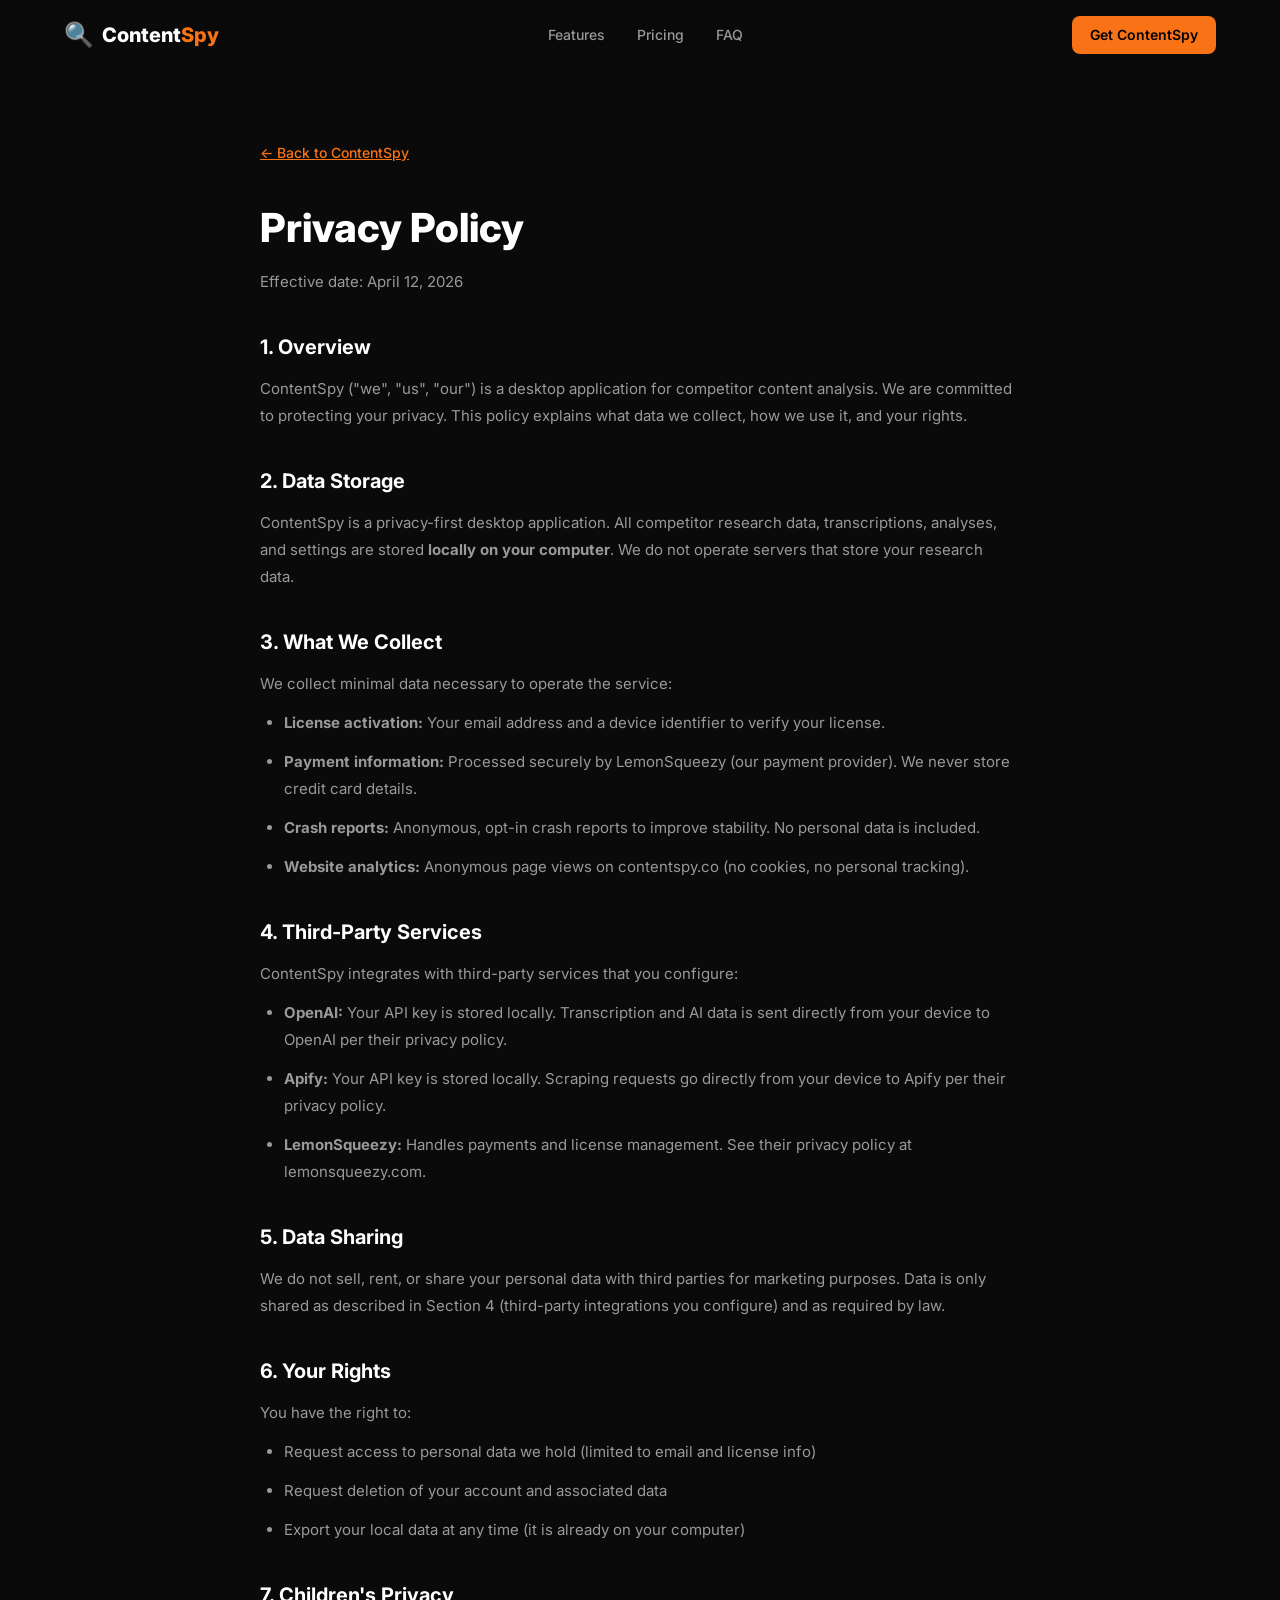
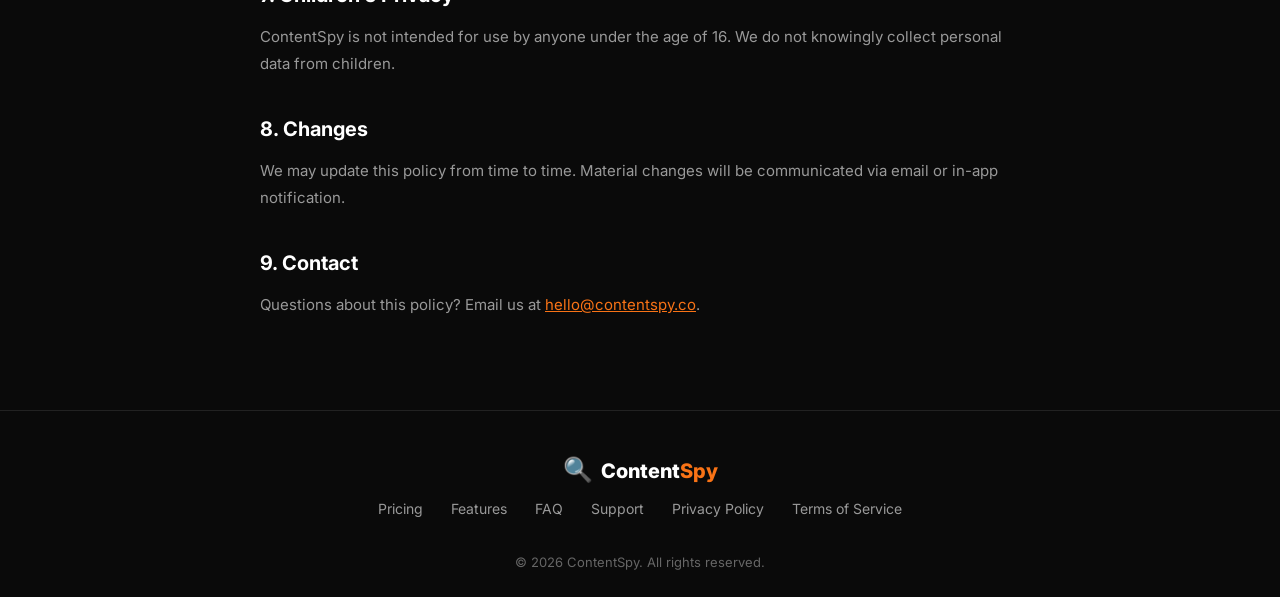
==== privacy.html @ 461d402a "Stage 2: BYOK disclosure, honest testimonials, Privacy/Terms pages, FAQ rewrite" ====
<!DOCTYPE html>
<html lang="en">
<head>
    <meta charset="UTF-8">
    <meta name="viewport" content="width=device-width, initial-scale=1.0">
    <title>Privacy Policy — ContentSpy</title>
    <meta name="description" content="ContentSpy Privacy Policy. Learn how we handle your data — spoiler: it stays on your computer.">
    <link rel="icon" type="image/svg+xml" href="img/favicon.svg">
    <link rel="canonical" href="https://contentspy.co/privacy.html">
    <link rel="preconnect" href="https://fonts.googleapis.com">
    <link rel="preconnect" href="https://fonts.gstatic.com" crossorigin>
    <link href="https://fonts.googleapis.com/css2?family=Inter:wght@400;500;600;700;800;900&display=swap" rel="stylesheet">
    <link rel="stylesheet" href="style.css">
    <style>
        .legal-page { padding: 140px 0 80px; max-width: 760px; margin: 0 auto; }
        .legal-page h1 { font-size: clamp(28px, 4vw, 40px); font-weight: 800; margin-bottom: 8px; }
        .legal-date { font-size: 14px; color: var(--text-muted); margin-bottom: 40px; }
        .legal-page h2 { font-size: 20px; font-weight: 700; margin: 36px 0 12px; color: var(--text); }
        .legal-page p, .legal-page li { font-size: 15px; color: var(--text-secondary); line-height: 1.8; margin-bottom: 12px; }
        .legal-page ul { padding-left: 24px; margin-bottom: 16px; }
        .legal-page a { color: var(--accent); text-decoration: underline; }
        .legal-back { display: inline-flex; align-items: center; gap: 6px; margin-bottom: 32px; color: var(--text-secondary); text-decoration: none; font-size: 14px; font-weight: 500; transition: color 0.2s; }
        .legal-back:hover { color: var(--accent); }
    </style>
</head>
<body>

<!-- NAV -->
<nav class="nav" id="nav">
    <div class="container nav-inner">
        <a href="/" class="nav-logo">
            <span class="logo-icon">&#128269;</span>
            <span class="logo-text">Content<span class="accent">Spy</span></span>
        </a>
        <div class="nav-links">
            <a href="/#features">Features</a>
            <a href="/#pricing">Pricing</a>
            <a href="/#faq">FAQ</a>
        </div>
        <a href="/#pricing" class="btn btn-sm btn-primary nav-cta-desktop">Get ContentSpy</a>
    </div>
</nav>

<div class="container">
    <div class="legal-page">
        <a href="/" class="legal-back">&larr; Back to ContentSpy</a>
        <h1>Privacy Policy</h1>
        <p class="legal-date">Effective date: April 12, 2026</p>

        <h2>1. Overview</h2>
        <p>ContentSpy ("we", "us", "our") is a desktop application for competitor content analysis. We are committed to protecting your privacy. This policy explains what data we collect, how we use it, and your rights.</p>

        <h2>2. Data Storage</h2>
        <p>ContentSpy is a privacy-first desktop application. All competitor research data, transcriptions, analyses, and settings are stored <strong>locally on your computer</strong>. We do not operate servers that store your research data.</p>

        <h2>3. What We Collect</h2>
        <p>We collect minimal data necessary to operate the service:</p>
        <ul>
            <li><strong>License activation:</strong> Your email address and a device identifier to verify your license.</li>
            <li><strong>Payment information:</strong> Processed securely by LemonSqueezy (our payment provider). We never store credit card details.</li>
            <li><strong>Crash reports:</strong> Anonymous, opt-in crash reports to improve stability. No personal data is included.</li>
            <li><strong>Website analytics:</strong> Anonymous page views on contentspy.co (no cookies, no personal tracking).</li>
        </ul>

        <h2>4. Third-Party Services</h2>
        <p>ContentSpy integrates with third-party services that you configure:</p>
        <ul>
            <li><strong>OpenAI:</strong> Your API key is stored locally. Transcription and AI data is sent directly from your device to OpenAI per their privacy policy.</li>
            <li><strong>Apify:</strong> Your API key is stored locally. Scraping requests go directly from your device to Apify per their privacy policy.</li>
            <li><strong>LemonSqueezy:</strong> Handles payments and license management. See their privacy policy at lemonsqueezy.com.</li>
        </ul>

        <h2>5. Data Sharing</h2>
        <p>We do not sell, rent, or share your personal data with third parties for marketing purposes. Data is only shared as described in Section 4 (third-party integrations you configure) and as required by law.</p>

        <h2>6. Your Rights</h2>
        <p>You have the right to:</p>
        <ul>
            <li>Request access to personal data we hold (limited to email and license info)</li>
            <li>Request deletion of your account and associated data</li>
            <li>Export your local data at any time (it is already on your computer)</li>
        </ul>

        <h2>7. Children's Privacy</h2>
        <p>ContentSpy is not intended for use by anyone under the age of 16. We do not knowingly collect personal data from children.</p>

        <h2>8. Changes</h2>
        <p>We may update this policy from time to time. Material changes will be communicated via email or in-app notification.</p>

        <h2>9. Contact</h2>
        <p>Questions about this policy? Email us at <a href="mailto:hello@contentspy.co">hello@contentspy.co</a>.</p>
    </div>
</div>

<footer class="footer">
    <div class="container footer-inner">
        <div class="footer-brand">
            <span class="logo-icon">&#128269;</span>
            <span class="logo-text">Content<span class="accent">Spy</span></span>
        </div>
        <div class="footer-links">
            <a href="/#pricing">Pricing</a>
            <a href="/#features">Features</a>
            <a href="/#faq">FAQ</a>
            <a href="mailto:hello@contentspy.co">Support</a>
            <a href="privacy.html">Privacy Policy</a>
            <a href="terms.html">Terms of Service</a>
        </div>
        <div class="footer-bottom">
            <p>&copy; 2026 ContentSpy. All rights reserved.</p>
        </div>
    </div>
</footer>

</body>
</html>
---- style.css ----
/* ============================================
   ContentSpy Landing — Style
   Dark theme, orange accent (#f97316)
   ============================================ */

:root {
    --bg: #0a0a0a;
    --bg-card: #111111;
    --bg-card-hover: #1a1a1a;
    --bg-elevated: #161616;
    --border: #222222;
    --border-light: #2a2a2a;
    --text: #ffffff;
    --text-secondary: #999999;
    --text-muted: #666666;
    --accent: #f97316;
    --accent-hover: #fb923c;
    --accent-glow: rgba(249, 115, 22, 0.3);
    --accent-subtle: rgba(249, 115, 22, 0.08);
    --green: #22c55e;
    --red: #ef4444;
    --radius: 12px;
    --radius-sm: 8px;
    --radius-lg: 20px;
    --font: 'Inter', -apple-system, BlinkMacSystemFont, sans-serif;
}

*, *::before, *::after {
    margin: 0;
    padding: 0;
    box-sizing: border-box;
}

html {
    scroll-behavior: smooth;
    scroll-padding-top: 80px;
}

body {
    font-family: var(--font);
    background: var(--bg);
    color: var(--text);
    line-height: 1.6;
    -webkit-font-smoothing: antialiased;
    overflow-x: hidden;
}

.container {
    max-width: 1200px;
    margin: 0 auto;
    padding: 0 24px;
}

/* ---- GRADIENT TEXT ---- */
.gradient-text {
    background: linear-gradient(135deg, #f97316, #fb923c, #fbbf24);
    -webkit-background-clip: text;
    -webkit-text-fill-color: transparent;
    background-clip: text;
}

.accent { color: var(--accent); }

/* ---- BUTTONS ---- */
.btn {
    display: inline-flex;
    align-items: center;
    gap: 8px;
    padding: 12px 24px;
    border-radius: var(--radius-sm);
    font-family: var(--font);
    font-weight: 600;
    font-size: 15px;
    text-decoration: none;
    cursor: pointer;
    transition: all 0.25s ease;
    border: none;
    white-space: nowrap;
}
.btn-sm { padding: 8px 18px; font-size: 14px; }
.btn-lg { padding: 16px 32px; font-size: 17px; border-radius: var(--radius); }
.btn-block { width: 100%; justify-content: center; }
.btn-primary {
    background: var(--accent);
    color: #000;
}
.btn-primary:hover {
    background: var(--accent-hover);
    transform: translateY(-1px);
}
.btn-glow {
    box-shadow: 0 0 30px var(--accent-glow), 0 4px 15px rgba(0,0,0,0.3);
}
.btn-glow:hover {
    box-shadow: 0 0 50px var(--accent-glow), 0 6px 20px rgba(0,0,0,0.4);
}
.btn-outline {
    background: transparent;
    color: var(--text);
    border: 1.5px solid var(--border-light);
}
.btn-outline:hover {
    border-color: var(--accent);
    color: var(--accent);
    background: var(--accent-subtle);
}
.btn-ghost {
    background: transparent;
    color: var(--text-secondary);
    border: 1.5px solid var(--border);
}
.btn-ghost:hover {
    border-color: var(--text-muted);
    color: var(--text);
}

/* ---- NAV ---- */
.nav {
    position: fixed;
    top: 0;
    left: 0;
    right: 0;
    z-index: 100;
    padding: 16px 0;
    transition: all 0.3s ease;
    background: rgba(10, 10, 10, 0.6);
    backdrop-filter: blur(20px);
    -webkit-backdrop-filter: blur(20px);
    border-bottom: 1px solid transparent;
}
.nav.scrolled {
    border-bottom: 1px solid var(--border);
}
.nav-inner {
    display: flex;
    align-items: center;
    justify-content: space-between;
}
.nav-logo {
    display: flex;
    align-items: center;
    gap: 8px;
    text-decoration: none;
    color: var(--text);
    font-size: 20px;
    font-weight: 800;
}
.logo-icon { font-size: 24px; }
.nav-links {
    display: flex;
    gap: 32px;
}
.nav-links a {
    color: var(--text-secondary);
    text-decoration: none;
    font-size: 14px;
    font-weight: 500;
    transition: color 0.2s;
}
.nav-links a:hover { color: var(--text); }

/* ---- HAMBURGER MENU ---- */
.nav-hamburger {
    display: none;
    flex-direction: column;
    gap: 5px;
    background: none;
    border: none;
    cursor: pointer;
    padding: 6px;
    margin-left: 12px;
}
.nav-hamburger span {
    display: block;
    width: 22px;
    height: 2px;
    background: var(--text);
    border-radius: 2px;
    transition: all 0.3s ease;
}
.nav-hamburger.active span:nth-child(1) { transform: rotate(45deg) translate(5px, 5px); }
.nav-hamburger.active span:nth-child(2) { opacity: 0; }
.nav-hamburger.active span:nth-child(3) { transform: rotate(-45deg) translate(5px, -5px); }

/* ---- MOBILE NAV ---- */
.nav-mobile {
    display: none;
    position: fixed;
    top: 60px;
    left: 0;
    right: 0;
    background: rgba(10, 10, 10, 0.98);
    backdrop-filter: blur(20px);
    -webkit-backdrop-filter: blur(20px);
    border-bottom: 1px solid var(--border);
    padding: 20px 24px 28px;
    flex-direction: column;
    gap: 4px;
    z-index: 99;
}
.nav-mobile.active { display: flex; }
.nav-mobile-link {
    color: var(--text-secondary);
    text-decoration: none;
    font-size: 16px;
    font-weight: 500;
    padding: 14px 0;
    border-bottom: 1px solid var(--border);
    transition: color 0.2s;
}
.nav-mobile-link:hover { color: var(--text); }

/* ---- BADGES ---- */
.badge {
    display: inline-flex;
    align-items: center;
    gap: 6px;
    padding: 6px 14px;
    border-radius: 100px;
    font-size: 13px;
    font-weight: 500;
}
.badge-platform {
    background: var(--bg-elevated);
    border: 1px solid var(--border);
    color: var(--text-secondary);
}

/* ---- SECTION COMMON ---- */
.section-header {
    text-align: center;
    margin-bottom: 60px;
}
.section-tag {
    display: inline-block;
    padding: 6px 16px;
    border-radius: 100px;
    font-size: 13px;
    font-weight: 600;
    text-transform: uppercase;
    letter-spacing: 0.05em;
    color: var(--accent);
    background: var(--accent-subtle);
    border: 1px solid rgba(249, 115, 22, 0.15);
    margin-bottom: 20px;
}
.section-header h2 {
    font-size: clamp(32px, 5vw, 48px);
    font-weight: 800;
    line-height: 1.15;
}
.section-sub {
    color: var(--text-secondary);
    font-size: 16px;
    margin-top: 12px;
}

/* ============================================
   STATS BAR
   ============================================ */
.stats-bar {
    padding: 48px 0;
    border-top: 1px solid var(--border);
    border-bottom: 1px solid var(--border);
}
.stats-grid {
    display: grid;
    grid-template-columns: repeat(4, 1fr);
    gap: 0;
}
.stat-item {
    text-align: center;
    padding: 16px 24px;
    border-right: 1px solid var(--border);
}
.stat-item:last-child { border-right: none; }
.stat-num {
    font-size: clamp(28px, 4vw, 40px);
    font-weight: 900;
    background: linear-gradient(135deg, #f97316, #fb923c, #fbbf24);
    -webkit-background-clip: text;
    -webkit-text-fill-color: transparent;
    background-clip: text;
    line-height: 1.1;
    margin-bottom: 6px;
}
.stat-label {
    font-size: 13px;
    color: var(--text-muted);
    font-weight: 500;
}

/* ============================================
   HERO
   ============================================ */
.hero {
    padding: 140px 0 80px;
    text-align: center;
    position: relative;
    overflow: hidden;
}
.hero::before {
    content: '';
    position: absolute;
    top: -200px;
    left: 50%;
    transform: translateX(-50%);
    width: 800px;
    height: 800px;
    background: radial-gradient(circle, var(--accent-glow) 0%, transparent 60%);
    opacity: 0.3;
    pointer-events: none;
}
.hero-badges {
    display: flex;
    justify-content: center;
    gap: 12px;
    margin-bottom: 32px;
    flex-wrap: wrap;
}
.hero-title {
    font-size: clamp(36px, 6vw, 64px);
    font-weight: 900;
    line-height: 1.1;
    margin-bottom: 24px;
    letter-spacing: -0.02em;
}
.hero-subtitle {
    font-size: clamp(16px, 2vw, 20px);
    color: var(--text-secondary);
    max-width: 680px;
    margin: 0 auto 36px;
    line-height: 1.6;
}
.hero-cta {
    display: flex;
    flex-direction: column;
    align-items: center;
    gap: 12px;
    margin-bottom: 64px;
}
.hero-micro {
    font-size: 13px;
    color: var(--text-muted);
}

/* Hero Screenshot */
.hero-visual {
    perspective: 1200px;
    position: relative;
    max-width: 1000px;
    margin: 0 auto;
}
.hero-screenshot-wrap {
    position: relative;
    border-radius: var(--radius-lg);
    overflow: hidden;
    border: 1px solid var(--border);
    background: var(--bg-card);
    box-shadow: 0 40px 100px rgba(0, 0, 0, 0.5), 0 0 60px var(--accent-glow);
    transform: rotateX(2deg);
    transition: transform 0.6s ease, box-shadow 0.6s ease;
}
.hero-screenshot-wrap:hover {
    transform: rotateX(0deg);
    box-shadow: 0 50px 120px rgba(0, 0, 0, 0.6), 0 0 80px var(--accent-glow);
}
.hero-screenshot {
    width: 100%;
    height: auto;
    display: block;
}
/* Floating secondary screenshots */
.hero-floaters {
    position: absolute;
    inset: 0;
    pointer-events: none;
}
.floater {
    position: absolute;
    border-radius: var(--radius);
    border: 1px solid var(--border-light);
    box-shadow: 0 20px 60px rgba(0, 0, 0, 0.5), 0 0 30px var(--accent-glow);
    width: 240px;
    height: auto;
    transition: transform 0.4s ease;
    animation: floaterBob 6s ease-in-out infinite;
}
.floater-1 {
    top: 10%;
    right: -80px;
    animation-delay: 0s;
}
.floater-2 {
    bottom: 10%;
    left: -80px;
    animation-delay: -3s;
}
@keyframes floaterBob {
    0%, 100% { transform: translateY(0); }
    50% { transform: translateY(-12px); }
}

/* ============================================
   PAIN POINTS
   ============================================ */
.pain {
    padding: 80px 0;
}
.pain-grid {
    display: grid;
    grid-template-columns: repeat(3, 1fr);
    gap: 24px;
}
.pain-card {
    background: var(--bg-card);
    border: 1px solid var(--border);
    border-radius: var(--radius);
    padding: 32px 24px;
    text-align: center;
    transition: all 0.3s ease;
}
.pain-card:hover {
    border-color: var(--border-light);
    background: var(--bg-card-hover);
    transform: translateY(-4px);
}
.pain-icon { font-size: 36px; margin-bottom: 16px; }
.pain-problem {
    font-size: 15px;
    color: var(--text-secondary);
    margin-bottom: 16px;
    line-height: 1.5;
}
.pain-arrow {
    font-size: 20px;
    color: var(--accent);
    margin-bottom: 16px;
}
.pain-solution {
    font-size: 15px;
    font-weight: 600;
    color: var(--text);
    line-height: 1.5;
}

/* ============================================
   DEMO
   ============================================ */
.demo {
    padding: 80px 0;
}
.demo-steps {
    display: flex;
    align-items: center;
    justify-content: center;
    gap: 0;
    margin-bottom: 48px;
    flex-wrap: wrap;
}
.demo-step {
    display: flex;
    align-items: center;
    gap: 12px;
    padding: 12px 20px;
}
.step-num {
    width: 32px;
    height: 32px;
    border-radius: 50%;
    background: var(--accent);
    color: #000;
    display: flex;
    align-items: center;
    justify-content: center;
    font-weight: 800;
    font-size: 14px;
    flex-shrink: 0;
}
.step-text {
    font-size: 14px;
    font-weight: 500;
    color: var(--text-secondary);
}
.demo-connector {
    width: 40px;
    height: 2px;
    background: var(--border-light);
}
.demo-video-wrap {
    max-width: 900px;
    margin: 0 auto;
    position: relative;
    border-radius: var(--radius-lg);
    overflow: hidden;
    border: 1px solid var(--border);
    box-shadow: 0 0 60px rgba(249,115,22,0.15);
}
.demo-video {
    width: 100%;
    display: block;
    aspect-ratio: 16/9;
    object-fit: cover;
    background: var(--bg-card);
}
.demo-video-badge {
    position: absolute;
    top: 16px;
    right: 16px;
    background: var(--accent);
    color: #000;
    font-size: 11px;
    font-weight: 700;
    letter-spacing: 0.08em;
    text-transform: uppercase;
    padding: 4px 10px;
    border-radius: 20px;
}

/* ============================================
   FEATURES
   ============================================ */
.features {
    padding: 100px 0;
}
.feature-block {
    display: grid;
    grid-template-columns: 1fr 1fr;
    gap: 60px;
    align-items: center;
    margin-bottom: 100px;
}
.feature-block:last-child { margin-bottom: 0; }
.feature-block.reverse .feature-info { order: 2; }
.feature-block.reverse .feature-visual { order: 1; }
.feature-tag {
    display: inline-block;
    padding: 4px 12px;
    border-radius: 6px;
    font-size: 12px;
    font-weight: 700;
    text-transform: uppercase;
    letter-spacing: 0.05em;
    color: var(--accent);
    background: var(--accent-subtle);
    margin-bottom: 16px;
}
.feature-info h3 {
    font-size: 32px;
    font-weight: 800;
    margin-bottom: 24px;
    line-height: 1.2;
}
.feature-list {
    list-style: none;
    display: flex;
    flex-direction: column;
    gap: 14px;
}
.feature-list li {
    display: flex;
    align-items: center;
    gap: 12px;
    font-size: 15px;
    color: var(--text-secondary);
    line-height: 1.5;
}
.feature-list li svg { flex-shrink: 0; }

/* Feature Screenshots */
.feature-screenshot-wrap {
    border-radius: var(--radius-lg);
    overflow: hidden;
    border: 1px solid var(--border);
    background: var(--bg-card);
    box-shadow: 0 20px 60px rgba(0, 0, 0, 0.4), 0 0 30px rgba(249, 115, 22, 0.1);
    transition: all 0.5s ease;
    position: relative;
}
.feature-screenshot-wrap::after {
    content: '';
    position: absolute;
    inset: 0;
    border-radius: var(--radius-lg);
    box-shadow: inset 0 0 40px rgba(0, 0, 0, 0.3);
    pointer-events: none;
}
.feature-screenshot-wrap:hover {
    border-color: rgba(249, 115, 22, 0.3);
    box-shadow: 0 30px 80px rgba(0, 0, 0, 0.5), 0 0 50px rgba(249, 115, 22, 0.15);
    transform: translateY(-6px) scale(1.01);
}
.feature-screenshot {
    width: 100%;
    height: auto;
    display: block;
}

/* ============================================
   USP
   ============================================ */
.usp {
    padding: 80px 0;
}
.usp-grid {
    display: grid;
    grid-template-columns: repeat(4, 1fr);
    gap: 24px;
}
.usp-card {
    background: var(--bg-card);
    border: 1px solid var(--border);
    border-radius: var(--radius);
    padding: 32px 24px;
    text-align: center;
    transition: all 0.3s ease;
}
.usp-card:hover {
    border-color: var(--border-light);
    transform: translateY(-4px);
}
.usp-icon { font-size: 36px; margin-bottom: 16px; }
.usp-card h4 {
    font-size: 18px;
    font-weight: 700;
    margin-bottom: 10px;
}
.usp-card p {
    font-size: 14px;
    color: var(--text-secondary);
    line-height: 1.6;
}

/* ============================================
   SOCIAL PROOF
   ============================================ */
.proof {
    padding: 100px 0;
}
.proof-grid {
    display: grid;
    grid-template-columns: repeat(3, 1fr);
    gap: 24px;
}
.proof-card {
    background: var(--bg-card);
    border: 1px solid var(--border);
    border-radius: var(--radius);
    padding: 32px;
    transition: all 0.3s ease;
}
.proof-card:hover {
    border-color: var(--border-light);
    transform: translateY(-4px);
}
.proof-stars {
    color: #fbbf24;
    font-size: 18px;
    margin-bottom: 16px;
    letter-spacing: 2px;
}
.proof-text {
    font-size: 15px;
    color: var(--text-secondary);
    line-height: 1.7;
    margin-bottom: 24px;
    font-style: italic;
}
.proof-author {
    display: flex;
    align-items: center;
    gap: 12px;
}
.proof-avatar {
    width: 40px;
    height: 40px;
    border-radius: 50%;
    background: var(--accent-subtle);
    color: var(--accent);
    display: flex;
    align-items: center;
    justify-content: center;
    font-weight: 700;
    font-size: 16px;
}
.proof-name { font-size: 14px; font-weight: 600; }
.proof-role { font-size: 12px; color: var(--text-muted); }

/* ============================================
   PRICING
   ============================================ */
.pricing {
    padding: 100px 0;
}
.pricing-grid {
    display: grid;
    grid-template-columns: repeat(4, 1fr);
    gap: 20px;
    align-items: start;
}
@media (max-width: 1200px) {
    .pricing-grid {
        grid-template-columns: repeat(2, 1fr);
        max-width: 820px;
        margin: 0 auto;
    }
}
.price-card {
    background: var(--bg-card);
    border: 1px solid var(--border);
    border-radius: var(--radius-lg);
    padding: 36px 28px;
    position: relative;
    transition: all 0.3s ease;
}
.price-card:hover {
    border-color: var(--border-light);
    transform: translateY(-4px);
}
.price-card.featured {
    border-color: var(--accent);
    background: linear-gradient(180deg, rgba(249, 115, 22, 0.05) 0%, var(--bg-card) 40%);
    box-shadow: 0 0 40px var(--accent-glow);
    transform: scale(1.04);
    z-index: 1;
}
.price-card.featured:hover {
    transform: scale(1.04) translateY(-4px);
}
.price-badge {
    position: absolute;
    top: -12px;
    left: 50%;
    transform: translateX(-50%);
    background: var(--accent);
    color: #000;
    font-size: 12px;
    font-weight: 700;
    padding: 5px 16px;
    border-radius: 100px;
    text-transform: uppercase;
    letter-spacing: 0.05em;
}
.price-tier {
    font-size: 20px;
    font-weight: 700;
    margin-bottom: 4px;
}
.price-tagline {
    font-size: 14px;
    color: var(--text-muted);
    margin-bottom: 20px;
}
.price-amount {
    display: flex;
    align-items: baseline;
    gap: 8px;
    margin-bottom: 4px;
}
.price-dollar {
    font-size: 24px;
    font-weight: 700;
    color: var(--text-muted);
}
.price-amount {
    font-size: 56px;
    font-weight: 900;
    line-height: 1;
}
.price-old {
    font-size: 18px;
    color: var(--text-muted);
    text-decoration: line-through;
    font-weight: 400;
}
.price-period {
    font-size: 13px;
    color: var(--text-muted);
    margin-bottom: 28px;
}
.price-features {
    list-style: none;
    display: flex;
    flex-direction: column;
    gap: 10px;
    margin-bottom: 24px;
}
.price-features li {
    font-size: 14px;
    display: flex;
    align-items: center;
    gap: 10px;
    color: var(--text-secondary);
}
.price-features li.included .check { color: var(--green); font-weight: 700; }
.price-features li.highlight { color: var(--text); font-weight: 500; }
.price-features li.locked { color: var(--text-muted); opacity: 0.5; }
.price-features li.locked .lock { font-size: 14px; }
.price-device {
    font-size: 13px;
    color: var(--text-muted);
    margin-bottom: 20px;
    padding-top: 16px;
    border-top: 1px solid var(--border);
}
.pricing-note {
    text-align: center;
    font-size: 14px;
    color: var(--text-muted);
    margin-top: 32px;
}

/* ============================================
   COMPARISON TABLE
   ============================================ */
.comparison {
    padding: 0 0 80px;
}
.comparison-details {
    background: var(--bg-card);
    border: 1px solid var(--border);
    border-radius: var(--radius);
    overflow: hidden;
}
.comparison-toggle {
    display: block;
    padding: 20px 28px;
    font-size: 15px;
    font-weight: 600;
    color: var(--text-secondary);
    cursor: pointer;
    transition: color 0.2s;
    list-style: none;
}
.comparison-toggle:hover { color: var(--accent); }
.comparison-toggle::-webkit-details-marker { display: none; }
.comparison-table-wrap {
    overflow-x: auto;
    padding: 0 20px 20px;
}
.comparison-table {
    width: 100%;
    border-collapse: collapse;
    font-size: 14px;
}
.comparison-table th, .comparison-table td {
    padding: 12px 16px;
    text-align: center;
    border-bottom: 1px solid var(--border);
}
.comparison-table th:first-child, .comparison-table td:first-child {
    text-align: left;
}
.comparison-table th {
    font-weight: 700;
    font-size: 13px;
    text-transform: uppercase;
    letter-spacing: 0.05em;
    color: var(--text-muted);
}
.comparison-table td {
    color: var(--text-secondary);
}
.highlight-col {
    background: rgba(249, 115, 22, 0.03);
}
.comparison-table th.highlight-col {
    color: var(--accent);
}

/* ============================================
   COMPETITOR COMPARISON
   ============================================ */
.vs-section {
    padding: 100px 0;
    background: var(--bg-card);
    border-top: 1px solid var(--border);
    border-bottom: 1px solid var(--border);
}
.vs-table-wrap {
    overflow-x: auto;
    margin-top: 48px;
    border-radius: var(--radius);
    border: 1px solid var(--border);
}
.vs-table {
    width: 100%;
    border-collapse: collapse;
    font-size: 14px;
}
.vs-table th, .vs-table td {
    padding: 14px 20px;
    text-align: center;
    border-bottom: 1px solid var(--border);
}
.vs-table th.vs-feature-col, .vs-table td:first-child {
    text-align: left;
}
.vs-table th {
    font-weight: 700;
    font-size: 13px;
    color: var(--text-muted);
    background: rgba(255,255,255,0.02);
}
.vs-table td {
    color: var(--text-secondary);
}
.vs-table tr:last-child td { border-bottom: none; }
.vs-us-col {
    background: rgba(249, 115, 22, 0.06) !important;
    color: var(--text-primary) !important;
    font-weight: 600;
}
.vs-table th.vs-us-col {
    color: var(--accent) !important;
}
.vs-highlight-row td { background: rgba(249, 115, 22, 0.03); }
.vs-winner {
    color: var(--accent) !important;
    font-weight: 700;
    font-size: 16px;
}
.vs-unique-badge {
    display: inline-block;
    font-size: 10px;
    font-weight: 700;
    text-transform: uppercase;
    letter-spacing: 0.05em;
    color: var(--accent);
    border: 1px solid var(--accent);
    border-radius: 4px;
    padding: 1px 6px;
    margin-left: 8px;
    vertical-align: middle;
    opacity: 0.8;
}
/* VS Powers Grid */
.vs-powers-grid {
    display: grid;
    grid-template-columns: repeat(3, 1fr);
    gap: 20px;
    margin-top: 48px;
}
.vs-power-card {
    background: rgba(255,255,255,0.03);
    border: 1px solid var(--border);
    border-radius: var(--radius);
    padding: 28px 24px;
    position: relative;
    transition: border-color 0.2s;
}
.vs-power-card:hover {
    border-color: rgba(249,115,22,0.3);
}
.vs-power-highlight {
    border-color: rgba(249,115,22,0.25);
    background: rgba(249,115,22,0.04);
}
.vs-power-icon {
    font-size: 28px;
    margin-bottom: 14px;
    display: block;
}
.vs-power-card h3 {
    font-size: 16px;
    font-weight: 700;
    color: var(--text-primary);
    margin: 0 0 10px;
    line-height: 1.3;
}
.vs-power-card p {
    font-size: 14px;
    color: var(--text-secondary);
    line-height: 1.6;
    margin: 0 0 12px;
}
.vs-power-card .vs-unique-badge {
    position: static;
    margin-left: 0;
}
.vs-table-label {
    text-align: center;
    font-size: 13px;
    font-weight: 600;
    color: var(--text-muted);
    text-transform: uppercase;
    letter-spacing: 0.08em;
    margin-bottom: 0;
}
.vs-table-footnote {
    font-size: 12px;
    color: var(--text-muted);
    text-align: center;
    padding: 14px 20px;
    border-top: 1px solid var(--border);
    margin: 0;
}
.vs-cost-row {
    font-weight: 700;
    color: var(--text-primary) !important;
}
@media (max-width: 1024px) {
    .vs-powers-grid { grid-template-columns: repeat(2, 1fr); }
}
@media (max-width: 768px) {
    .vs-table { font-size: 12px; }
    .vs-table th, .vs-table td { padding: 10px 12px; }
    .vs-unique-badge { display: none; }
    .vs-powers-grid { grid-template-columns: 1fr; }
}

/* ============================================
   HOW IT WORKS
   ============================================ */
.how {
    padding: 100px 0;
}
.how-grid {
    display: grid;
    grid-template-columns: repeat(4, 1fr);
    gap: 24px;
}
.how-step {
    text-align: center;
    padding: 24px;
}
.how-num {
    width: 48px;
    height: 48px;
    border-radius: 50%;
    background: var(--accent);
    color: #000;
    font-size: 20px;
    font-weight: 800;
    display: flex;
    align-items: center;
    justify-content: center;
    margin: 0 auto 20px;
}
.how-step h4 {
    font-size: 17px;
    font-weight: 700;
    margin-bottom: 10px;
}
.how-step p {
    font-size: 14px;
    color: var(--text-secondary);
    line-height: 1.6;
}

/* ============================================
   FAQ
   ============================================ */
.faq {
    padding: 100px 0;
}
.faq-list {
    max-width: 760px;
    margin: 0 auto;
    display: flex;
    flex-direction: column;
    gap: 8px;
}
.faq-item {
    background: var(--bg-card);
    border: 1px solid var(--border);
    border-radius: var(--radius);
    overflow: hidden;
    transition: border-color 0.2s;
}
.faq-item.active {
    border-color: var(--border-light);
}
.faq-q {
    display: flex;
    align-items: center;
    justify-content: space-between;
    width: 100%;
    padding: 20px 24px;
    background: none;
    border: none;
    color: var(--text);
    font-family: var(--font);
    font-size: 16px;
    font-weight: 600;
    cursor: pointer;
    text-align: left;
    transition: color 0.2s;
}
.faq-q::after {
    content: '+';
    font-size: 24px;
    font-weight: 300;
    color: var(--text-muted);
    transition: transform 0.3s;
    flex-shrink: 0;
    margin-left: 16px;
}
.faq-item.active .faq-q::after {
    transform: rotate(45deg);
    color: var(--accent);
}
.faq-q:hover { color: var(--accent); }
.faq-a {
    max-height: 0;
    overflow: hidden;
    transition: max-height 0.35s ease, padding 0.35s ease;
}
.faq-item.active .faq-a {
    max-height: 200px;
    padding: 0 24px 20px;
}
.faq-a p {
    font-size: 15px;
    color: var(--text-secondary);
    line-height: 1.7;
}

/* ============================================
   FINAL CTA
   ============================================ */
.final-cta {
    padding: 64px 0;
    text-align: center;
    position: relative;
    overflow: hidden;
}
.final-cta::before {
    content: '';
    position: absolute;
    bottom: -200px;
    left: 50%;
    transform: translateX(-50%);
    width: 800px;
    height: 800px;
    background: radial-gradient(circle, var(--accent-glow) 0%, transparent 60%);
    opacity: 0.25;
    pointer-events: none;
}
.final-cta h2 {
    font-size: clamp(36px, 5vw, 56px);
    font-weight: 900;
    margin-bottom: 16px;
    line-height: 1.1;
}
.final-cta > p {
    font-size: 18px;
    color: var(--text-secondary);
    margin-bottom: 36px;
}
.final-cta-buttons {
    display: flex;
    justify-content: center;
    gap: 16px;
    flex-wrap: wrap;
    margin-bottom: 16px;
}
.final-micro {
    font-size: 13px;
    color: var(--text-muted);
}

/* ============================================
   FOOTER
   ============================================ */
.footer {
    padding: 40px 0 24px;
    border-top: 1px solid var(--border);
}
.footer-inner {
    text-align: center;
}
.footer-brand {
    display: flex;
    align-items: center;
    justify-content: center;
    gap: 8px;
    font-size: 20px;
    font-weight: 800;
    margin-bottom: 8px;
}
.footer-tagline {
    font-size: 14px;
    color: var(--text-muted);
    margin-bottom: 24px;
}
.footer-links {
    display: flex;
    justify-content: center;
    gap: 28px;
    margin-bottom: 32px;
    flex-wrap: wrap;
}
.footer-links a {
    color: var(--text-secondary);
    text-decoration: none;
    font-size: 14px;
    transition: color 0.2s;
}
.footer-links a:hover { color: var(--text); }
.footer-bottom p {
    font-size: 13px;
    color: var(--text-muted);
}

/* ============================================
   ANIMATIONS
   ============================================ */
[data-animate] {
    opacity: 0;
    transform: translateY(30px);
    transition: opacity 0.6s ease, transform 0.6s ease;
}
[data-animate].visible {
    opacity: 1;
    transform: translateY(0);
}

/* Stagger children */
.pain-grid [data-animate]:nth-child(2),
.usp-grid [data-animate]:nth-child(2),
.proof-grid [data-animate]:nth-child(2),
.how-grid [data-animate]:nth-child(2) { transition-delay: 0.1s; }

.pain-grid [data-animate]:nth-child(3),
.usp-grid [data-animate]:nth-child(3),
.proof-grid [data-animate]:nth-child(3),
.how-grid [data-animate]:nth-child(3) { transition-delay: 0.2s; }

.usp-grid [data-animate]:nth-child(4),
.how-grid [data-animate]:nth-child(4) { transition-delay: 0.3s; }

/* Glow pulse on hero screenshot */
@keyframes glowPulse {
    0%, 100% { box-shadow: 0 40px 100px rgba(0, 0, 0, 0.5), 0 0 60px var(--accent-glow); }
    50% { box-shadow: 0 40px 100px rgba(0, 0, 0, 0.5), 0 0 100px var(--accent-glow); }
}
.hero-screenshot-wrap.visible {
    animation: glowPulse 4s ease-in-out infinite;
}

/* Shimmer effect on screenshot wraps */
.feature-screenshot-wrap::before {
    content: '';
    position: absolute;
    top: 0;
    left: -100%;
    width: 60%;
    height: 100%;
    background: linear-gradient(90deg, transparent, rgba(255,255,255,0.03), transparent);
    z-index: 1;
    pointer-events: none;
    animation: shimmer 8s ease-in-out infinite;
}
@keyframes shimmer {
    0%, 100% { left: -100%; }
    50% { left: 150%; }
}

/* Feature block scale-in */
.feature-block[data-animate] {
    opacity: 0;
    transform: translateY(40px) scale(0.97);
    transition: opacity 0.7s ease, transform 0.7s ease;
}
.feature-block[data-animate].visible {
    opacity: 1;
    transform: translateY(0) scale(1);
}

/* Floating CTA glow animation — replaced by ctaPulse below */

/* ============================================
   RESPONSIVE
   ============================================ */
@media (max-width: 1024px) {
    .feature-block {
        grid-template-columns: 1fr;
        gap: 32px;
    }
    .feature-block.reverse .feature-info { order: 1; }
    .feature-block.reverse .feature-visual { order: 2; }
    .pricing-grid { gap: 16px; }
    .price-card.featured { transform: scale(1); }
    .price-card.featured:hover { transform: translateY(-4px); }
}

@media (max-width: 768px) {
    .nav-links { display: none; }
    .nav-cta-desktop { display: none; }
    .nav-hamburger { display: flex; }
    .stats-grid { grid-template-columns: repeat(2, 1fr); }
    .stat-item:nth-child(2) { border-right: none; }
    .stat-item:nth-child(3) { border-right: 1px solid var(--border); border-top: 1px solid var(--border); }
    .stat-item:nth-child(4) { border-right: none; border-top: 1px solid var(--border); }
    .hero { padding: 120px 0 60px; }
    .hero-title { font-size: 32px; }
    .hero-floaters { display: none; }
    .pain-grid { grid-template-columns: 1fr; }
    .usp-grid { grid-template-columns: repeat(2, 1fr); }
    .proof-grid { grid-template-columns: 1fr; }
    .pricing-grid { grid-template-columns: 1fr; max-width: 420px; margin: 0 auto; }
    .how-grid { grid-template-columns: repeat(2, 1fr); }
    .demo-steps { flex-direction: column; align-items: flex-start; gap: 4px; padding: 0 20px; }
    .demo-connector { width: 2px; height: 20px; margin-left: 15px; }
}

@media (max-width: 480px) {
    .container { padding: 0 16px; }
    .usp-grid { grid-template-columns: 1fr; }
    .how-grid { grid-template-columns: 1fr; }
    .hero-badges { gap: 8px; }
    .hero-title { font-size: 28px; }
    .mockup-stats { grid-template-columns: repeat(2, 1fr); }
    .price-card { padding: 28px 20px; }
}

/* === PRICING URGENCY === */
.pricing-urgency {
    display: inline-flex;
    align-items: center;
    gap: 0.5rem;
    background: rgba(249,115,22,0.1);
    border: 1px solid rgba(249,115,22,0.3);
    border-radius: 100px;
    padding: 0.4rem 1rem;
    font-size: 0.875rem;
    color: #f97316;
    margin-top: 0.75rem;
}
.countdown {
    font-weight: 700;
    font-variant-numeric: tabular-nums;
    letter-spacing: 0.03em;
}

/* === TRUST SIGNALS === */
.price-trust {
    text-align: center;
    font-size: 0.75rem;
    color: var(--text-muted);
    margin-top: 0.5rem;
    margin-bottom: 0;
}

/* === PROOF RESULT BADGES === */
.proof-result {
    display: inline-block;
    background: rgba(249,115,22,0.12);
    color: #f97316;
    font-size: 0.75rem;
    font-weight: 700;
    padding: 0.2rem 0.6rem;
    border-radius: 100px;
    margin-bottom: 0.5rem;
    letter-spacing: 0.04em;
    text-transform: uppercase;
}

/* === STICKY MOBILE CTA === */
.sticky-mobile-cta {
    display: none;
    position: fixed;
    bottom: 0;
    left: 0;
    right: 0;
    z-index: 1000;
    background: rgba(10,10,20,0.97);
    border-top: 1px solid rgba(255,255,255,0.1);
    padding: 0.75rem 1rem;
    backdrop-filter: blur(12px);
    transform: translateY(100%);
    transition: transform 0.3s ease;
}
.sticky-mobile-cta.visible {
    transform: translateY(0);
}
.sticky-cta-content {
    display: flex;
    align-items: center;
    justify-content: space-between;
    max-width: 480px;
    margin: 0 auto;
}
.sticky-cta-info {
    display: flex;
    flex-direction: column;
    gap: 0.1rem;
}
.sticky-cta-info strong {
    font-size: 0.95rem;
    color: #fff;
}
.sticky-cta-info span {
    font-size: 0.75rem;
    color: var(--text-muted);
}
@media (max-width: 768px) {
    .sticky-mobile-cta {
        display: block;
    }
}

/* === WAITLIST FORM === */
.waitlist-form {
    display: flex;
    gap: 0.5rem;
    margin-top: 0.75rem;
    max-width: 400px;
}
.waitlist-input {
    flex: 1;
    padding: 0.5rem 0.875rem;
    border-radius: 8px;
    border: 1px solid rgba(255,255,255,0.15);
    background: rgba(255,255,255,0.06);
    color: #fff;
    font-size: 0.875rem;
    outline: none;
    font-family: inherit;
}
.waitlist-input:focus {
    border-color: var(--accent);
}
.waitlist-input::placeholder {
    color: rgba(255,255,255,0.35);
}

/* ============================================
   SCROLL & ENTRANCE ANIMATIONS
   ============================================ */

/* Base animate */
[data-animate] {
  opacity: 0;
  transform: translateY(24px);
  transition: opacity 0.6s ease, transform 0.6s ease;
}
[data-animate].visible {
  opacity: 1;
  transform: translateY(0);
}

/* Stagger delays для групп */
[data-animate]:nth-child(2) { transition-delay: 0.1s; }
[data-animate]:nth-child(3) { transition-delay: 0.2s; }
[data-animate]:nth-child(4) { transition-delay: 0.3s; }

/* Feature blocks — текст и скрин навстречу */
.feature-block:not(.reverse) .feature-text {
  opacity: 0; transform: translateX(-30px);
  transition: opacity 0.7s ease, transform 0.7s ease;
}
.feature-block:not(.reverse) .feature-screenshot-wrap {
  opacity: 0; transform: translateX(30px);
  transition: opacity 0.7s ease 0.15s, transform 0.7s ease 0.15s;
}
.feature-block.reverse .feature-screenshot-wrap {
  opacity: 0; transform: translateX(-30px);
  transition: opacity 0.7s ease, transform 0.7s ease;
}
.feature-block.reverse .feature-text {
  opacity: 0; transform: translateX(30px);
  transition: opacity 0.7s ease 0.15s, transform 0.7s ease 0.15s;
}
.feature-block.visible .feature-text,
.feature-block.visible .feature-screenshot-wrap {
  opacity: 1; transform: translateX(0);
}

/* How-steps stagger */
.how-step:nth-child(1) { transition-delay: 0s; }
.how-step:nth-child(2) { transition-delay: 0.15s; }
.how-step:nth-child(3) { transition-delay: 0.3s; }
.how-step:nth-child(4) { transition-delay: 0.45s; }

/* How-num scale pop */
.how-num {
  transition: transform 0.4s cubic-bezier(0.34, 1.56, 0.64, 1);
}
.how-step.visible .how-num {
  animation: popIn 0.5s cubic-bezier(0.34, 1.56, 0.64, 1) both;
}
@keyframes popIn {
  from { transform: scale(0.5); opacity: 0; }
  to   { transform: scale(1);   opacity: 1; }
}

/* Pricing stagger */
.price-card:nth-child(1) { transition-delay: 0s; }
.price-card:nth-child(2) { transition-delay: 0.15s; }
.price-card:nth-child(3) { transition-delay: 0.3s; }

/* Featured price card — subtle glow on appear */
.price-card.featured[data-animate].visible {
  animation: featuredAppear 0.8s ease both;
}
@keyframes featuredAppear {
  from { opacity: 0; transform: translateY(24px) scale(0.97); }
  to   { opacity: 1; transform: translateY(0) scale(1); }
}

/* Proof cards stagger */
.proof-card:nth-child(1) { transition-delay: 0s; }
.proof-card:nth-child(2) { transition-delay: 0.15s; }
.proof-card:nth-child(3) { transition-delay: 0.3s; }

/* Final CTA button pulse */
.btn-glow {
  animation: ctaPulse 2.5s ease-in-out infinite;
}
@keyframes ctaPulse {
  0%, 100% { box-shadow: 0 4px 20px rgba(249,115,22,0.4); }
  50%       { box-shadow: 0 4px 40px rgba(249,115,22,0.7), 0 0 60px rgba(249,115,22,0.2); }
}

/* Hero elements entrance — pure CSS, no JS dependency */
.hero-badges    { animation: heroFadeDown 0.5s ease 0.05s both; }
.hero h1        { animation: heroFadeUp   0.6s ease 0.15s both; }
.hero .hero-subtitle { animation: heroFadeUp 0.6s ease 0.25s both; }
.hero .hero-cta { animation: heroFadeUp   0.6s ease 0.35s both; }

@keyframes heroFadeUp {
  from { opacity: 0; transform: translateY(20px); }
  to   { opacity: 1; transform: translateY(0); }
}
@keyframes heroFadeDown {
  from { opacity: 0; transform: translateY(-10px); }
  to   { opacity: 1; transform: translateY(0); }
}

/* Floaters entrance */
.floater-1 { animation: floaterRight 0.7s ease 0.5s both; }
.floater-2 { animation: floaterLeft  0.7s ease 0.6s both; }
@keyframes floaterRight {
  from { opacity: 0; transform: translateX(20px); }
  to   { opacity: 1; transform: translateX(0); }
}
@keyframes floaterLeft {
  from { opacity: 0; transform: translateX(-20px); }
  to   { opacity: 1; transform: translateX(0); }
}

/* ============================================
   FOUNDER EDITION CARD (stage 1B, 2026-04-11)
   ============================================ */
.price-card.founder-edition {
    position: relative;
    background: linear-gradient(180deg, rgba(255, 170, 64, 0.08) 0%, rgba(255, 140, 0, 0.03) 100%);
    border: 2px solid #ffaa40;
    box-shadow:
        0 0 0 1px rgba(255, 170, 64, 0.2),
        0 12px 40px rgba(255, 140, 0, 0.18),
        0 0 60px rgba(255, 170, 64, 0.12);
    overflow: visible;
}
.price-card.founder-edition::before {
    content: "";
    position: absolute;
    inset: -2px;
    border-radius: inherit;
    background: linear-gradient(135deg, #ffaa40, #ff8c00, #ffd27a, #ffaa40);
    background-size: 300% 300%;
    z-index: -1;
    opacity: 0.25;
    animation: founderGlow 6s ease infinite;
}
@keyframes founderGlow {
    0%, 100% { background-position: 0% 50%; }
    50% { background-position: 100% 50%; }
}
.price-card.founder-edition .price-tier {
    color: #ffd27a;
    font-weight: 800;
    font-size: 22px;
}
.price-card.founder-edition .price-tagline {
    color: rgba(255, 255, 255, 0.8);
}
.price-card.founder-edition .price-amount {
    color: #fff;
}
.price-card.founder-edition .price-period {
    color: rgba(255, 255, 255, 0.7);
}
.price-card.founder-edition .price-features li {
    color: rgba(255, 255, 255, 0.9);
}
.price-card.founder-edition .price-features li .check {
    color: #ffd27a;
}
.price-card.founder-edition .price-features li.highlight {
    color: #fff;
}
.price-card.founder-edition .price-device {
    color: rgba(255, 255, 255, 0.7);
}
.price-card.founder-edition .price-trust {
    color: rgba(255, 255, 255, 0.6);
}
.price-badge.founder-badge {
    background: linear-gradient(90deg, #ff8c00, #ffaa40);
    color: #1a1a1a;
    font-weight: 700;
    animation: founderPulse 2.2s ease-in-out infinite;
}
@keyframes founderPulse {
    0%, 100% { transform: translateX(-50%) scale(1); box-shadow: 0 0 0 0 rgba(255, 170, 64, 0.55); }
    50%      { transform: translateX(-50%) scale(1.04); box-shadow: 0 0 0 10px rgba(255, 170, 64, 0); }
}
.founder-counter {
    text-align: center;
    font-size: 0.95rem;
    color: #ffb84d;
    margin: 10px 0 12px;
    padding: 8px 12px;
    background: rgba(255, 170, 64, 0.08);
    border: 1px solid rgba(255, 170, 64, 0.25);
    border-radius: 8px;
    font-weight: 600;
}
.founder-counter strong {
    color: #ffd27a;
}
.btn-founder {
    background: linear-gradient(90deg, #ff8c00, #ffaa40);
    color: #1a1a1a;
    font-weight: 700;
    border: none;
    transition: transform 0.2s ease, box-shadow 0.2s ease;
}
.btn-founder:hover {
    transform: translateY(-2px);
    box-shadow: 0 10px 30px rgba(255, 140, 0, 0.35);
    color: #000;
}

/* Mobile: stack all 4 pricing cards */
@media (max-width: 768px) {
    .pricing-grid {
        grid-template-columns: 1fr !important;
        max-width: 420px !important;
    }
}

/* ============================================
   HERO BYOK BADGE
   ============================================ */
.hero-byok-badge {
    display: inline-flex;
    align-items: center;
    gap: 8px;
    padding: 10px 20px;
    border-radius: 100px;
    font-size: 14px;
    font-weight: 500;
    color: var(--accent);
    background: var(--accent-subtle);
    border: 1px solid rgba(249, 115, 22, 0.2);
    margin-bottom: 8px;
    animation: heroFadeUp 0.6s ease 0.2s both;
}
.byok-badge-icon {
    font-size: 16px;
}

/* ============================================
   PRODUCT PROOF (replaces fake testimonials)
   ============================================ */
.product-proof {
    padding: 100px 0;
}
.product-proof-grid {
    display: grid;
    grid-template-columns: repeat(4, 1fr);
    gap: 24px;
}
.product-proof-card {
    background: var(--bg-card);
    border: 1px solid var(--border);
    border-radius: var(--radius);
    padding: 36px 24px;
    text-align: center;
    transition: all 0.3s ease;
}
.product-proof-card:hover {
    border-color: rgba(249, 115, 22, 0.3);
    transform: translateY(-4px);
}
.product-proof-num {
    font-size: clamp(32px, 4vw, 48px);
    font-weight: 900;
    background: linear-gradient(135deg, #f97316, #fb923c, #fbbf24);
    -webkit-background-clip: text;
    -webkit-text-fill-color: transparent;
    background-clip: text;
    line-height: 1.1;
    margin-bottom: 10px;
}
.product-proof-label {
    font-size: 14px;
    color: var(--text-secondary);
    font-weight: 500;
}
@media (max-width: 768px) {
    .product-proof-grid {
        grid-template-columns: repeat(2, 1fr);
    }
}
@media (max-width: 480px) {
    .product-proof-grid {
        grid-template-columns: 1fr;
    }
}

/* ============================================
   FAQ BYOK TABLE
   ============================================ */
.faq-byok-table {
    display: flex;
    flex-direction: column;
    gap: 0;
    border: 1px solid var(--border);
    border-radius: var(--radius-sm);
    overflow: hidden;
    margin-top: 0.5rem;
    font-size: 13px;
}
.faq-byok-row {
    display: grid;
    grid-template-columns: 1.5fr 1fr 1.5fr;
    gap: 0;
}
.faq-byok-row span {
    padding: 8px 12px;
    border-bottom: 1px solid var(--border);
    color: var(--text-secondary);
}
.faq-byok-row:last-child span {
    border-bottom: none;
}
.faq-byok-header span {
    font-weight: 700;
    color: var(--text-muted);
    text-transform: uppercase;
    letter-spacing: 0.04em;
    font-size: 11px;
    background: rgba(255, 255, 255, 0.03);
}
.faq-item.active .faq-a {
    max-height: 500px;
}
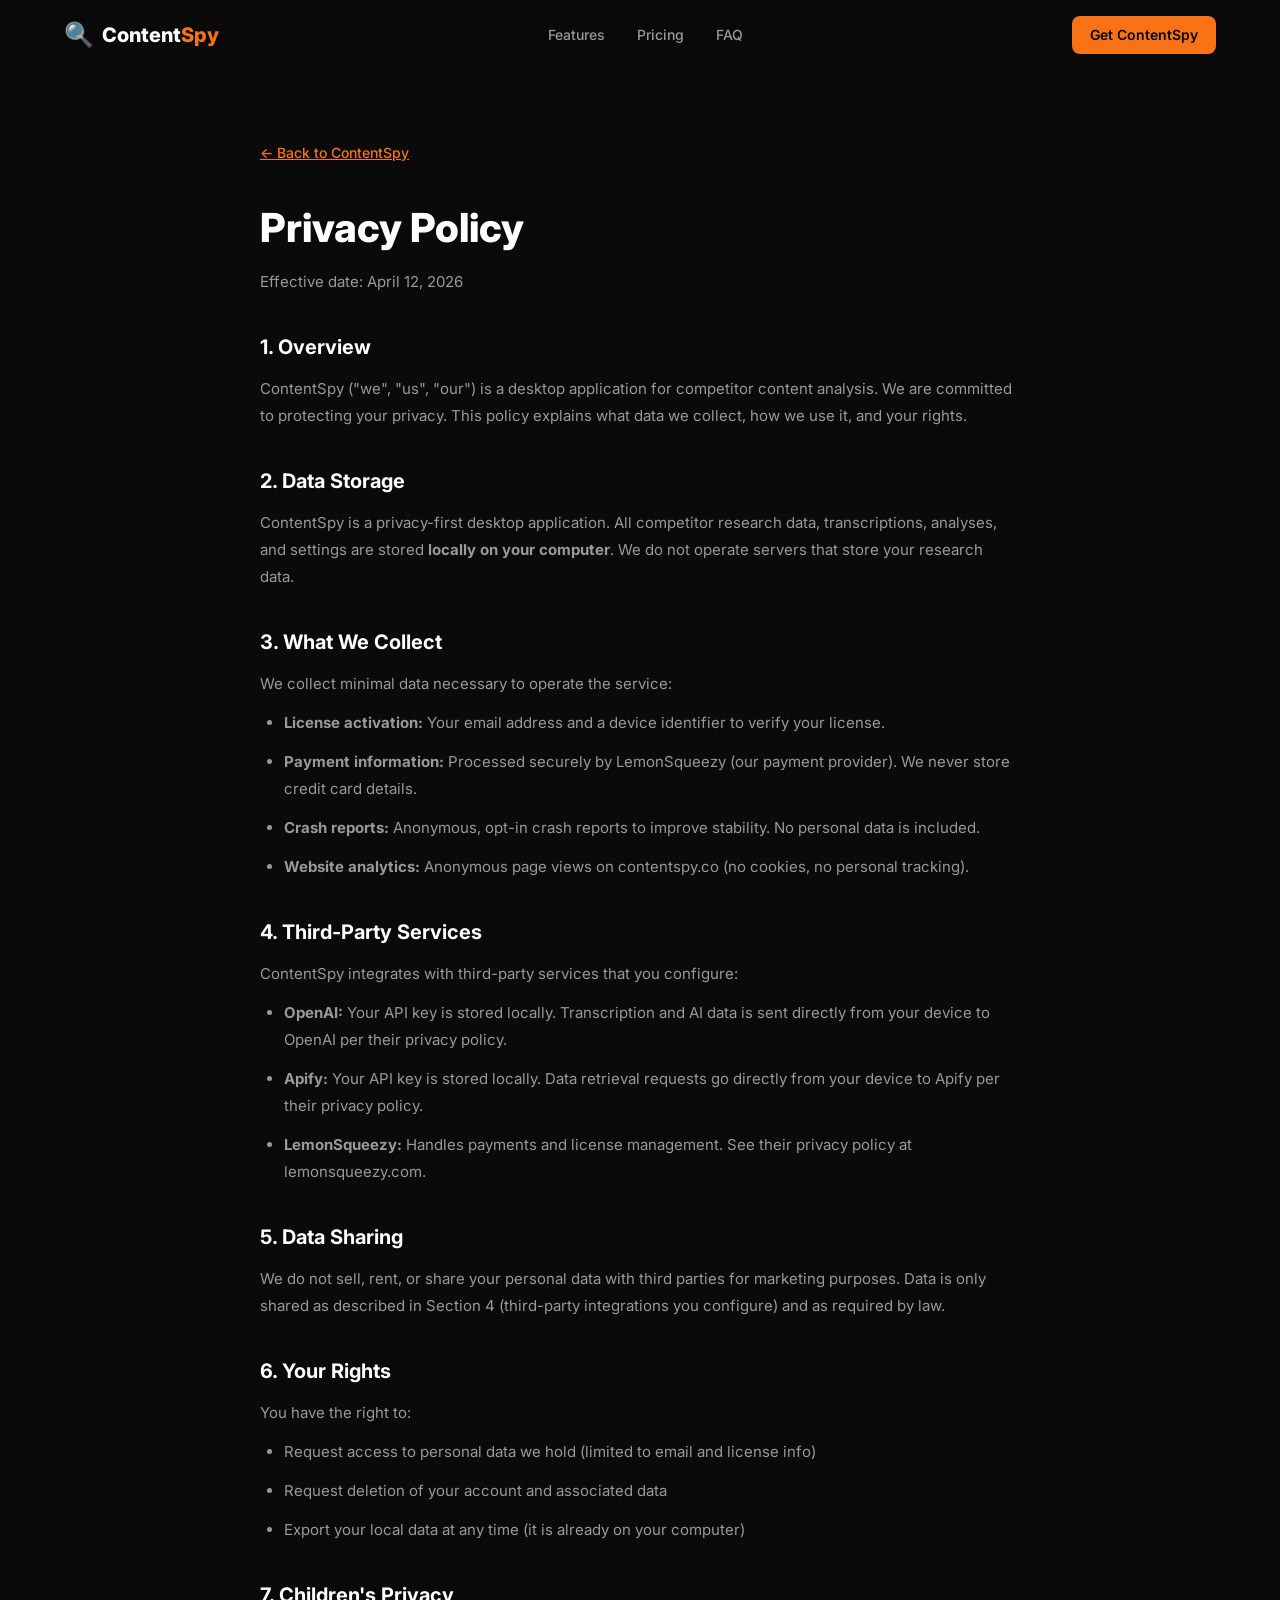
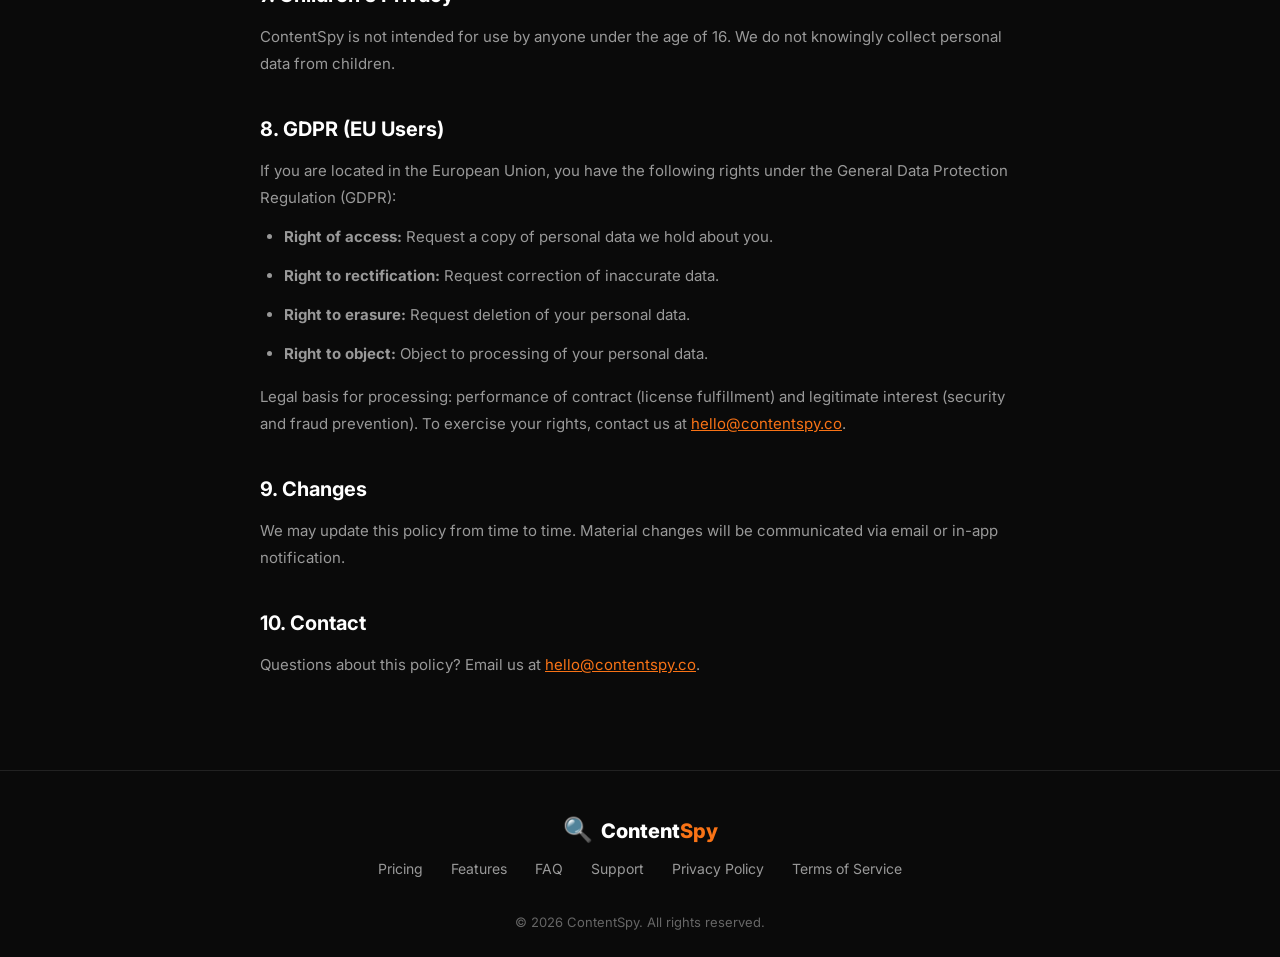
==== commit 5cc2d143: "Fix compliance issues for Stripe/LemonSqueezy approval - Remove aggregateRating schema (only 3 revie" ====
--- a/privacy.html
+++ b/privacy.html
@@ -66,7 +66,7 @@
         <p>ContentSpy integrates with third-party services that you configure:</p>
         <ul>
             <li><strong>OpenAI:</strong> Your API key is stored locally. Transcription and AI data is sent directly from your device to OpenAI per their privacy policy.</li>
-            <li><strong>Apify:</strong> Your API key is stored locally. Scraping requests go directly from your device to Apify per their privacy policy.</li>
+            <li><strong>Apify:</strong> Your API key is stored locally. Data retrieval requests go directly from your device to Apify per their privacy policy.</li>
             <li><strong>LemonSqueezy:</strong> Handles payments and license management. See their privacy policy at lemonsqueezy.com.</li>
         </ul>
 
@@ -84,10 +84,20 @@
         <h2>7. Children's Privacy</h2>
         <p>ContentSpy is not intended for use by anyone under the age of 16. We do not knowingly collect personal data from children.</p>
 
-        <h2>8. Changes</h2>
+        <h2>8. GDPR (EU Users)</h2>
+        <p>If you are located in the European Union, you have the following rights under the General Data Protection Regulation (GDPR):</p>
+        <ul>
+            <li><strong>Right of access:</strong> Request a copy of personal data we hold about you.</li>
+            <li><strong>Right to rectification:</strong> Request correction of inaccurate data.</li>
+            <li><strong>Right to erasure:</strong> Request deletion of your personal data.</li>
+            <li><strong>Right to object:</strong> Object to processing of your personal data.</li>
+        </ul>
+        <p>Legal basis for processing: performance of contract (license fulfillment) and legitimate interest (security and fraud prevention). To exercise your rights, contact us at <a href="mailto:hello@contentspy.co">hello@contentspy.co</a>.</p>
+
+        <h2>9. Changes</h2>
         <p>We may update this policy from time to time. Material changes will be communicated via email or in-app notification.</p>
 
-        <h2>9. Contact</h2>
+        <h2>10. Contact</h2>
         <p>Questions about this policy? Email us at <a href="mailto:hello@contentspy.co">hello@contentspy.co</a>.</p>
     </div>
 </div>
--- a/style.css
+++ b/style.css
@@ -695,10 +695,12 @@
 .pricing-grid {
     display: grid;
     grid-template-columns: repeat(4, 1fr);
-    gap: 20px;
+    gap: 24px;
     align-items: start;
-}
-@media (max-width: 1200px) {
+    max-width: 1280px;
+    margin: 0 auto;
+}
+@media (max-width: 1400px) {
     .pricing-grid {
         grid-template-columns: repeat(2, 1fr);
         max-width: 820px;
@@ -709,9 +711,10 @@
     background: var(--bg-card);
     border: 1px solid var(--border);
     border-radius: var(--radius-lg);
-    padding: 36px 28px;
+    padding: 36px 32px;
     position: relative;
     transition: all 0.3s ease;
+    min-width: 0;
 }
 .price-card:hover {
     border-color: var(--border-light);
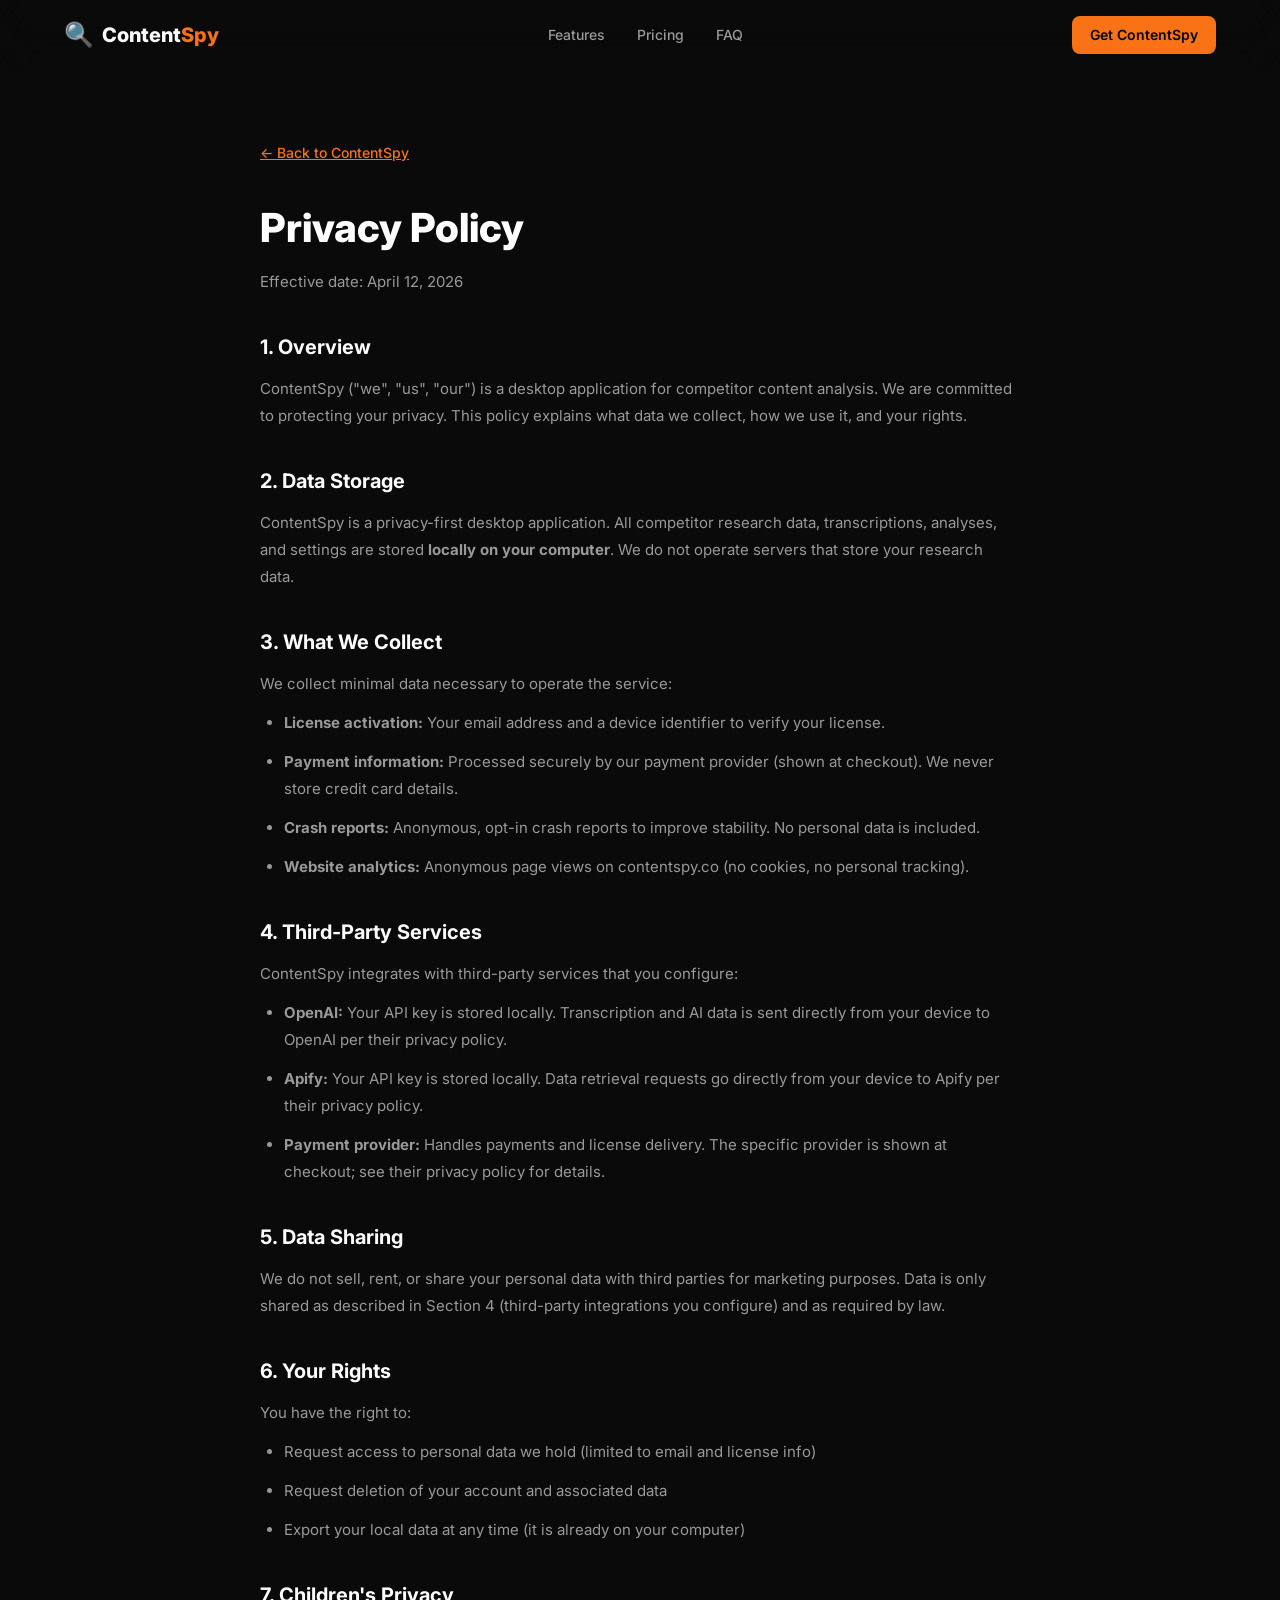
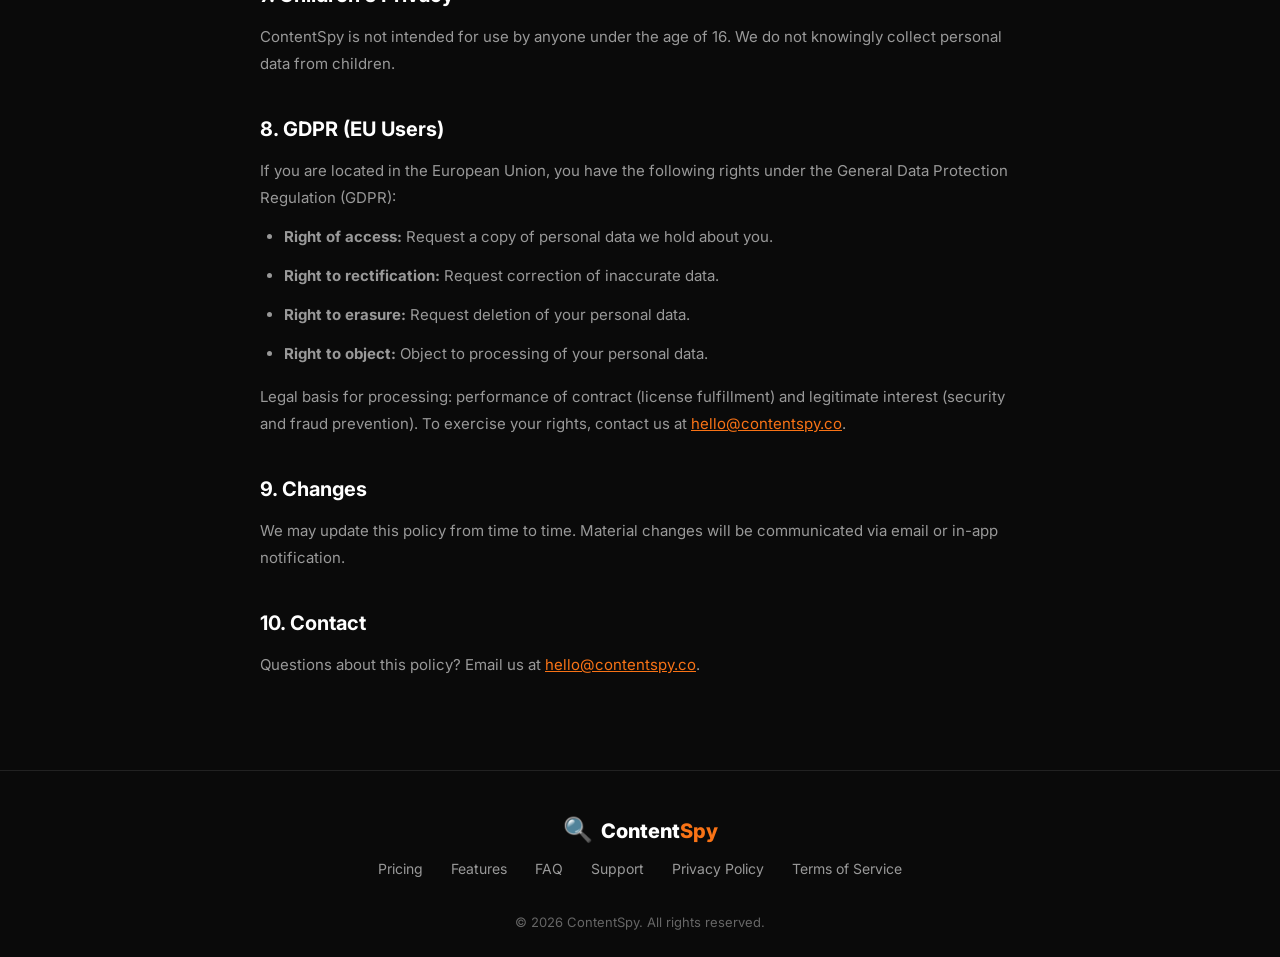
==== commit e54c227b: "Compliance pass: reposition as market research tool Landing (index.html): - Remove surveillance-tone" ====
--- a/privacy.html
+++ b/privacy.html
@@ -57,7 +57,7 @@
         <p>We collect minimal data necessary to operate the service:</p>
         <ul>
             <li><strong>License activation:</strong> Your email address and a device identifier to verify your license.</li>
-            <li><strong>Payment information:</strong> Processed securely by LemonSqueezy (our payment provider). We never store credit card details.</li>
+            <li><strong>Payment information:</strong> Processed securely by our payment provider (shown at checkout). We never store credit card details.</li>
             <li><strong>Crash reports:</strong> Anonymous, opt-in crash reports to improve stability. No personal data is included.</li>
             <li><strong>Website analytics:</strong> Anonymous page views on contentspy.co (no cookies, no personal tracking).</li>
         </ul>
@@ -67,7 +67,7 @@
         <ul>
             <li><strong>OpenAI:</strong> Your API key is stored locally. Transcription and AI data is sent directly from your device to OpenAI per their privacy policy.</li>
             <li><strong>Apify:</strong> Your API key is stored locally. Data retrieval requests go directly from your device to Apify per their privacy policy.</li>
-            <li><strong>LemonSqueezy:</strong> Handles payments and license management. See their privacy policy at lemonsqueezy.com.</li>
+            <li><strong>Payment provider:</strong> Handles payments and license delivery. The specific provider is shown at checkout; see their privacy policy for details.</li>
         </ul>
 
         <h2>5. Data Sharing</h2>
--- a/style.css
+++ b/style.css
@@ -1154,9 +1154,15 @@
 .final-cta-buttons {
     display: flex;
     justify-content: center;
+    align-items: stretch;
     gap: 16px;
     flex-wrap: wrap;
     margin-bottom: 16px;
+}
+.final-cta-buttons .btn {
+    align-items: center;
+    justify-content: center;
+    min-height: 56px;
 }
 .final-micro {
     font-size: 13px;
@@ -1753,3 +1759,136 @@
 .faq-item.active .faq-a {
     max-height: 500px;
 }
+
+/* ============================================
+   HERO ANCHOR PRICING
+   ============================================ */
+.hero-anchor-pricing {
+    display: flex;
+    align-items: center;
+    justify-content: center;
+    gap: 10px;
+    margin-bottom: 20px;
+    flex-wrap: wrap;
+}
+.anchor-crossed {
+    color: var(--text-muted);
+    font-size: 14px;
+    text-decoration: line-through;
+}
+.anchor-highlight {
+    color: #f97316;
+    font-size: 14px;
+    font-weight: 700;
+}
+
+/* ============================================
+   PROBLEM SECTION
+   ============================================ */
+.problem-section {
+    padding: 80px 0;
+    background: linear-gradient(180deg, #0a0a0a 0%, #0d0d14 100%);
+    border-top: 1px solid var(--border);
+}
+.problem-grid {
+    display: grid;
+    grid-template-columns: repeat(2, 1fr);
+    gap: 20px;
+    margin-top: 40px;
+    margin-bottom: 32px;
+}
+.problem-card {
+    background: rgba(255,255,255,0.03);
+    border: 1px solid var(--border);
+    border-radius: var(--radius);
+    padding: 24px;
+    display: flex;
+    flex-direction: column;
+    gap: 12px;
+}
+.problem-card .problem-icon {
+    font-size: 28px;
+}
+.problem-card p {
+    color: var(--text-secondary);
+    font-size: 15px;
+    line-height: 1.6;
+    font-style: italic;
+    margin: 0;
+}
+.problem-solution-text {
+    text-align: center;
+    color: var(--text-secondary);
+    font-size: 16px;
+    font-weight: 500;
+}
+@media (max-width: 600px) {
+    .problem-grid { grid-template-columns: 1fr; }
+}
+
+/* ============================================
+   TESTIMONIALS
+   ============================================ */
+.testimonials-section {
+    padding: 80px 0;
+    background: #0a0a0a;
+    border-top: 1px solid var(--border);
+}
+.testimonials-grid {
+    display: grid;
+    grid-template-columns: repeat(3, 1fr);
+    gap: 20px;
+    margin-top: 40px;
+}
+.testimonial-card {
+    background: rgba(255,255,255,0.03);
+    border: 1px solid var(--border);
+    border-radius: var(--radius);
+    padding: 28px 24px;
+    display: flex;
+    flex-direction: column;
+    gap: 14px;
+}
+.testimonial-stars {
+    color: #f97316;
+    font-size: 16px;
+    letter-spacing: 2px;
+}
+.testimonial-text {
+    color: var(--text-secondary);
+    font-size: 15px;
+    line-height: 1.65;
+    flex: 1;
+    margin: 0;
+}
+.testimonial-author {
+    display: flex;
+    flex-direction: column;
+    gap: 2px;
+    border-top: 1px solid var(--border);
+    padding-top: 14px;
+}
+.testimonial-author strong {
+    color: var(--text-primary);
+    font-size: 14px;
+}
+.testimonial-author span {
+    color: var(--text-muted);
+    font-size: 12px;
+}
+@media (max-width: 768px) {
+    .testimonials-grid { grid-template-columns: 1fr; max-width: 420px; margin-left: auto; margin-right: auto; }
+}
+
+/* Final CTA buttons — mobile stack */
+@media (max-width: 600px) {
+    .final-cta-buttons {
+        flex-direction: column;
+        align-items: center;
+    }
+    .final-cta-buttons .btn {
+        width: 100%;
+        max-width: 320px;
+        justify-content: center;
+    }
+}
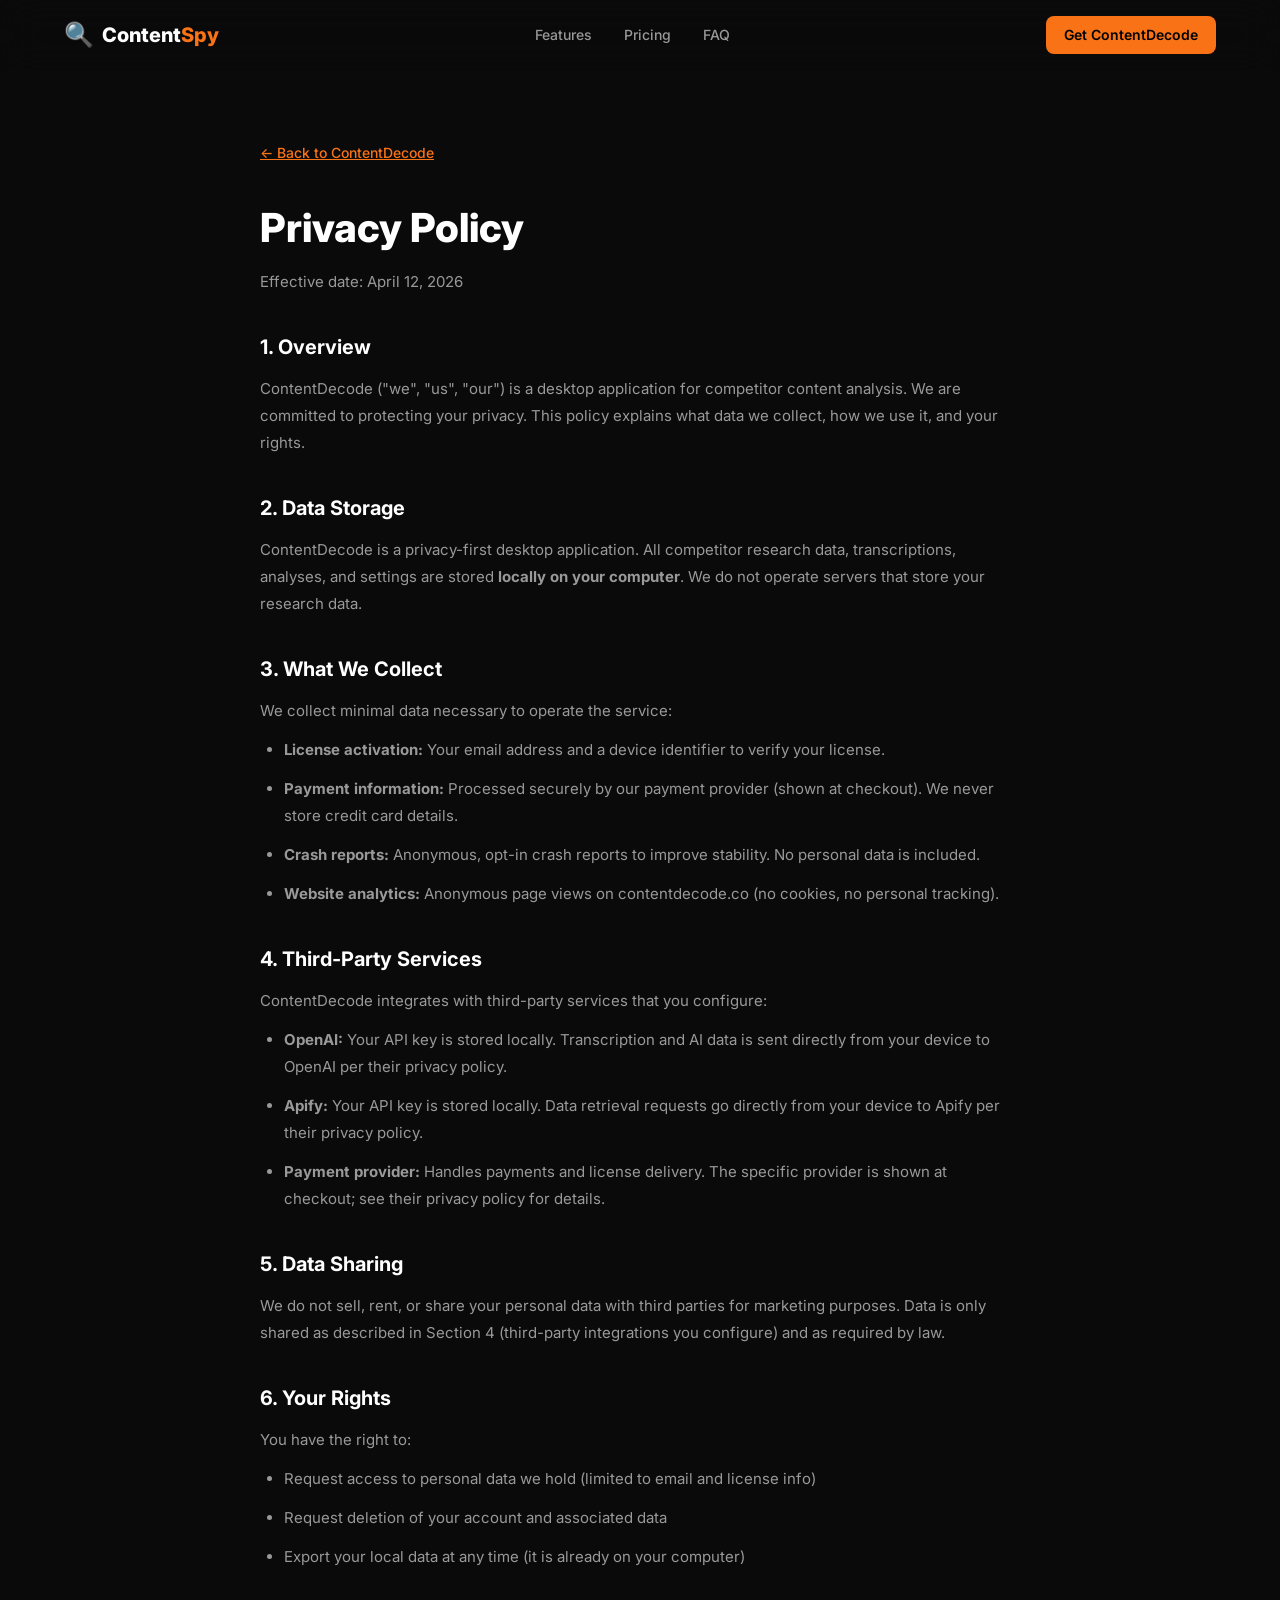
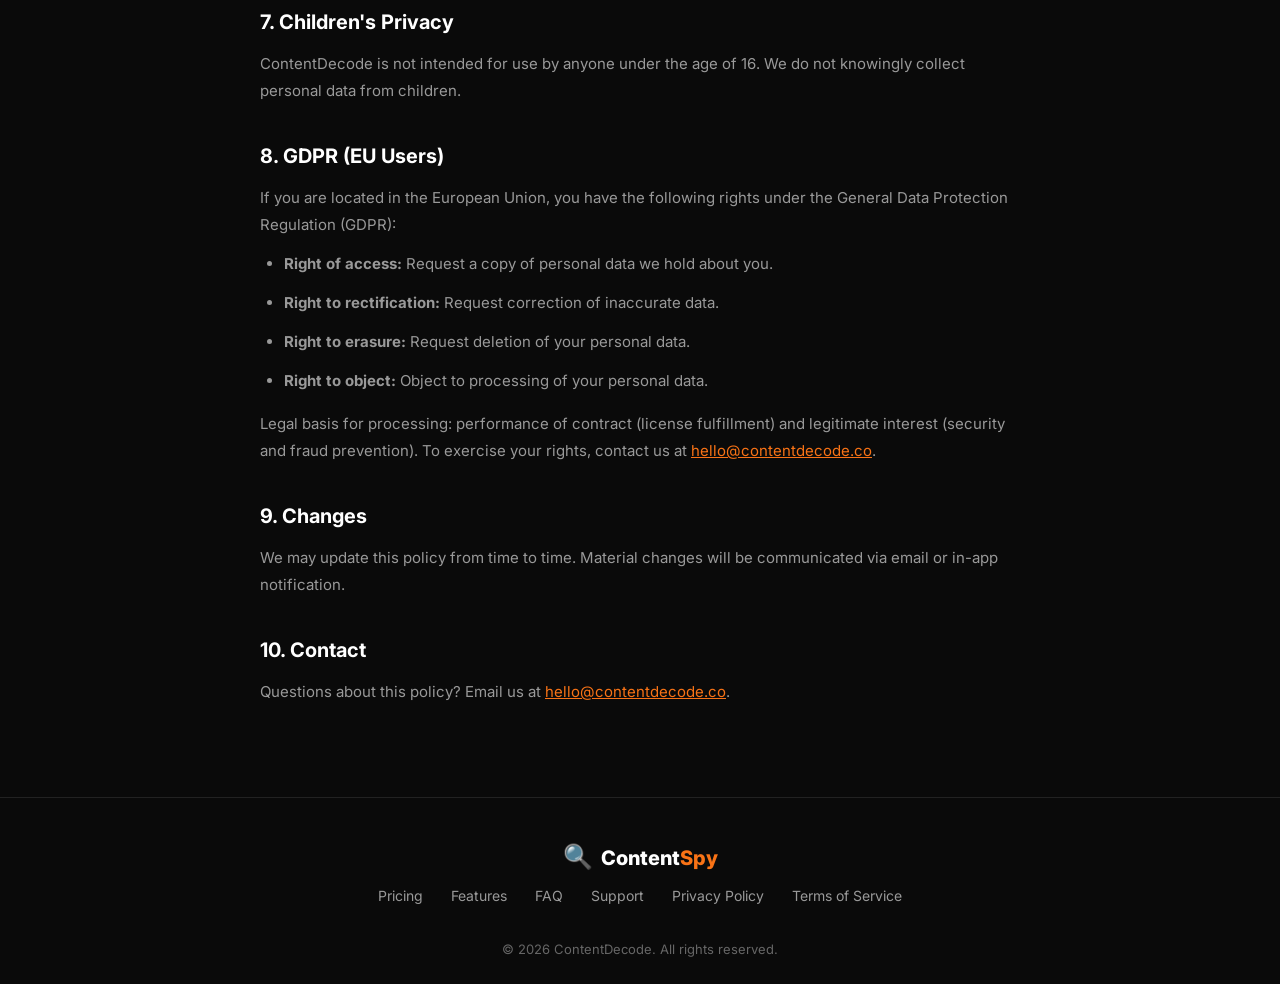
==== commit 566702ab: "Rebrand: ContentSpy → ContentDecode - Domain: contentspy.co → contentdecode.co (CNAME, sitemap, robo" ====
--- a/privacy.html
+++ b/privacy.html
@@ -3,10 +3,10 @@
 <head>
     <meta charset="UTF-8">
     <meta name="viewport" content="width=device-width, initial-scale=1.0">
-    <title>Privacy Policy — ContentSpy</title>
-    <meta name="description" content="ContentSpy Privacy Policy. Learn how we handle your data — spoiler: it stays on your computer.">
+    <title>Privacy Policy — ContentDecode</title>
+    <meta name="description" content="ContentDecode Privacy Policy. Learn how we handle your data — spoiler: it stays on your computer.">
     <link rel="icon" type="image/svg+xml" href="img/favicon.svg">
-    <link rel="canonical" href="https://contentspy.co/privacy.html">
+    <link rel="canonical" href="https://contentdecode.co/privacy.html">
     <link rel="preconnect" href="https://fonts.googleapis.com">
     <link rel="preconnect" href="https://fonts.gstatic.com" crossorigin>
     <link href="https://fonts.googleapis.com/css2?family=Inter:wght@400;500;600;700;800;900&display=swap" rel="stylesheet">
@@ -37,21 +37,21 @@
             <a href="/#pricing">Pricing</a>
             <a href="/#faq">FAQ</a>
         </div>
-        <a href="/#pricing" class="btn btn-sm btn-primary nav-cta-desktop">Get ContentSpy</a>
+        <a href="/#pricing" class="btn btn-sm btn-primary nav-cta-desktop">Get ContentDecode</a>
     </div>
 </nav>
 
 <div class="container">
     <div class="legal-page">
-        <a href="/" class="legal-back">&larr; Back to ContentSpy</a>
+        <a href="/" class="legal-back">&larr; Back to ContentDecode</a>
         <h1>Privacy Policy</h1>
         <p class="legal-date">Effective date: April 12, 2026</p>
 
         <h2>1. Overview</h2>
-        <p>ContentSpy ("we", "us", "our") is a desktop application for competitor content analysis. We are committed to protecting your privacy. This policy explains what data we collect, how we use it, and your rights.</p>
+        <p>ContentDecode ("we", "us", "our") is a desktop application for competitor content analysis. We are committed to protecting your privacy. This policy explains what data we collect, how we use it, and your rights.</p>
 
         <h2>2. Data Storage</h2>
-        <p>ContentSpy is a privacy-first desktop application. All competitor research data, transcriptions, analyses, and settings are stored <strong>locally on your computer</strong>. We do not operate servers that store your research data.</p>
+        <p>ContentDecode is a privacy-first desktop application. All competitor research data, transcriptions, analyses, and settings are stored <strong>locally on your computer</strong>. We do not operate servers that store your research data.</p>
 
         <h2>3. What We Collect</h2>
         <p>We collect minimal data necessary to operate the service:</p>
@@ -59,11 +59,11 @@
             <li><strong>License activation:</strong> Your email address and a device identifier to verify your license.</li>
             <li><strong>Payment information:</strong> Processed securely by our payment provider (shown at checkout). We never store credit card details.</li>
             <li><strong>Crash reports:</strong> Anonymous, opt-in crash reports to improve stability. No personal data is included.</li>
-            <li><strong>Website analytics:</strong> Anonymous page views on contentspy.co (no cookies, no personal tracking).</li>
+            <li><strong>Website analytics:</strong> Anonymous page views on contentdecode.co (no cookies, no personal tracking).</li>
         </ul>
 
         <h2>4. Third-Party Services</h2>
-        <p>ContentSpy integrates with third-party services that you configure:</p>
+        <p>ContentDecode integrates with third-party services that you configure:</p>
         <ul>
             <li><strong>OpenAI:</strong> Your API key is stored locally. Transcription and AI data is sent directly from your device to OpenAI per their privacy policy.</li>
             <li><strong>Apify:</strong> Your API key is stored locally. Data retrieval requests go directly from your device to Apify per their privacy policy.</li>
@@ -82,7 +82,7 @@
         </ul>
 
         <h2>7. Children's Privacy</h2>
-        <p>ContentSpy is not intended for use by anyone under the age of 16. We do not knowingly collect personal data from children.</p>
+        <p>ContentDecode is not intended for use by anyone under the age of 16. We do not knowingly collect personal data from children.</p>
 
         <h2>8. GDPR (EU Users)</h2>
         <p>If you are located in the European Union, you have the following rights under the General Data Protection Regulation (GDPR):</p>
@@ -92,13 +92,13 @@
             <li><strong>Right to erasure:</strong> Request deletion of your personal data.</li>
             <li><strong>Right to object:</strong> Object to processing of your personal data.</li>
         </ul>
-        <p>Legal basis for processing: performance of contract (license fulfillment) and legitimate interest (security and fraud prevention). To exercise your rights, contact us at <a href="mailto:hello@contentspy.co">hello@contentspy.co</a>.</p>
+        <p>Legal basis for processing: performance of contract (license fulfillment) and legitimate interest (security and fraud prevention). To exercise your rights, contact us at <a href="mailto:hello@contentdecode.co">hello@contentdecode.co</a>.</p>
 
         <h2>9. Changes</h2>
         <p>We may update this policy from time to time. Material changes will be communicated via email or in-app notification.</p>
 
         <h2>10. Contact</h2>
-        <p>Questions about this policy? Email us at <a href="mailto:hello@contentspy.co">hello@contentspy.co</a>.</p>
+        <p>Questions about this policy? Email us at <a href="mailto:hello@contentdecode.co">hello@contentdecode.co</a>.</p>
     </div>
 </div>
 
@@ -112,12 +112,12 @@
             <a href="/#pricing">Pricing</a>
             <a href="/#features">Features</a>
             <a href="/#faq">FAQ</a>
-            <a href="mailto:hello@contentspy.co">Support</a>
+            <a href="mailto:hello@contentdecode.co">Support</a>
             <a href="privacy.html">Privacy Policy</a>
             <a href="terms.html">Terms of Service</a>
         </div>
         <div class="footer-bottom">
-            <p>&copy; 2026 ContentSpy. All rights reserved.</p>
+            <p>&copy; 2026 ContentDecode. All rights reserved.</p>
         </div>
     </div>
 </footer>
--- a/style.css
+++ b/style.css
@@ -690,7 +690,7 @@
    PRICING
    ============================================ */
 .pricing {
-    padding: 100px 0;
+    padding: 60px 0;
 }
 .pricing-grid {
     display: grid;
@@ -960,9 +960,25 @@
     background: rgba(249,115,22,0.04);
 }
 .vs-power-icon {
-    font-size: 28px;
-    margin-bottom: 14px;
-    display: block;
+    width: 48px;
+    height: 48px;
+    border-radius: 12px;
+    background: rgba(249,115,22,0.12);
+    border: 1px solid rgba(249,115,22,0.2);
+    display: flex;
+    align-items: center;
+    justify-content: center;
+    margin-bottom: 16px;
+    flex-shrink: 0;
+}
+.vs-power-icon svg {
+    width: 24px;
+    height: 24px;
+    stroke: #f97316;
+    fill: none;
+    stroke-width: 1.75;
+    stroke-linecap: round;
+    stroke-linejoin: round;
 }
 .vs-power-card h3 {
     font-size: 16px;
@@ -1677,7 +1693,7 @@
    PRODUCT PROOF (replaces fake testimonials)
    ============================================ */
 .product-proof {
-    padding: 100px 0;
+    padding: 60px 0;
 }
 .product-proof-grid {
     display: grid;
@@ -1807,7 +1823,24 @@
     gap: 12px;
 }
 .problem-card .problem-icon {
-    font-size: 28px;
+    width: 44px;
+    height: 44px;
+    border-radius: 12px;
+    background: rgba(255,255,255,0.05);
+    border: 1px solid rgba(255,255,255,0.08);
+    display: flex;
+    align-items: center;
+    justify-content: center;
+    flex-shrink: 0;
+}
+.problem-card .problem-icon svg {
+    width: 22px;
+    height: 22px;
+    stroke: #f97316;
+    fill: none;
+    stroke-width: 1.75;
+    stroke-linecap: round;
+    stroke-linejoin: round;
 }
 .problem-card p {
     color: var(--text-secondary);
